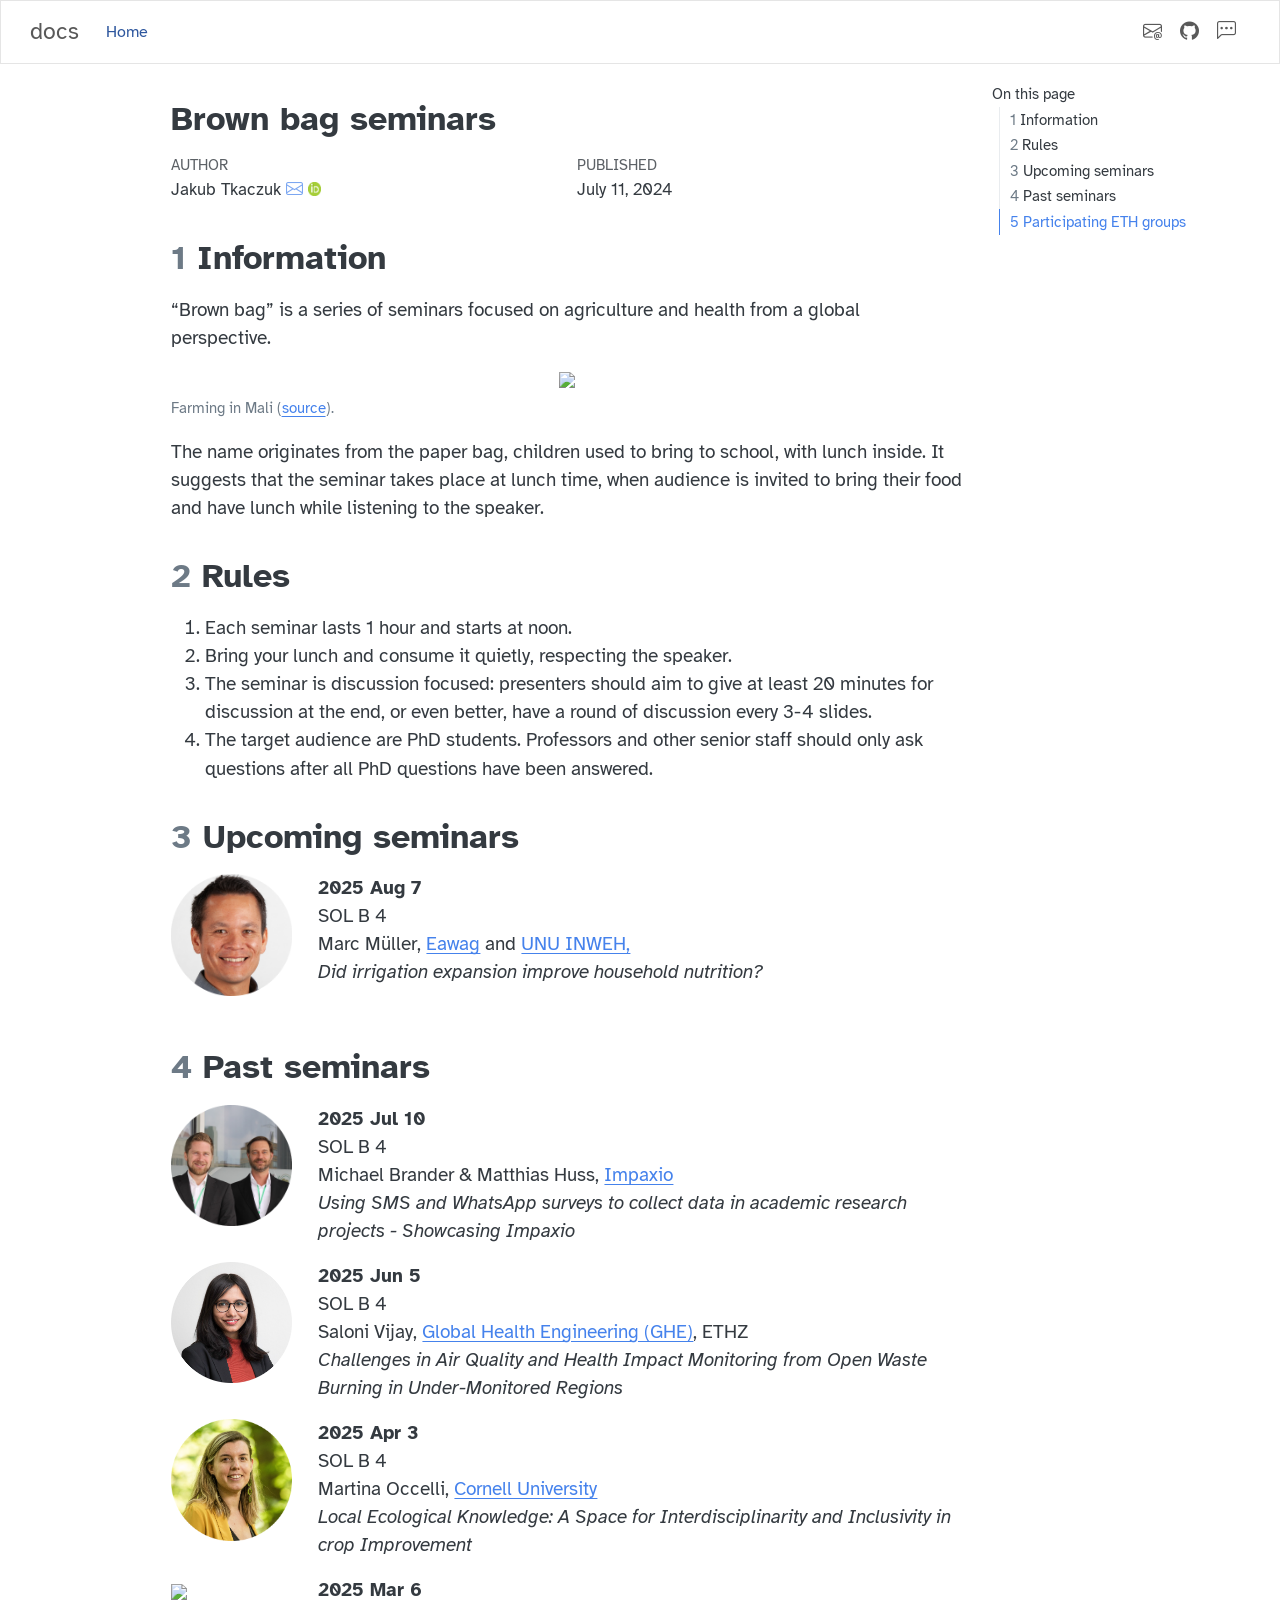
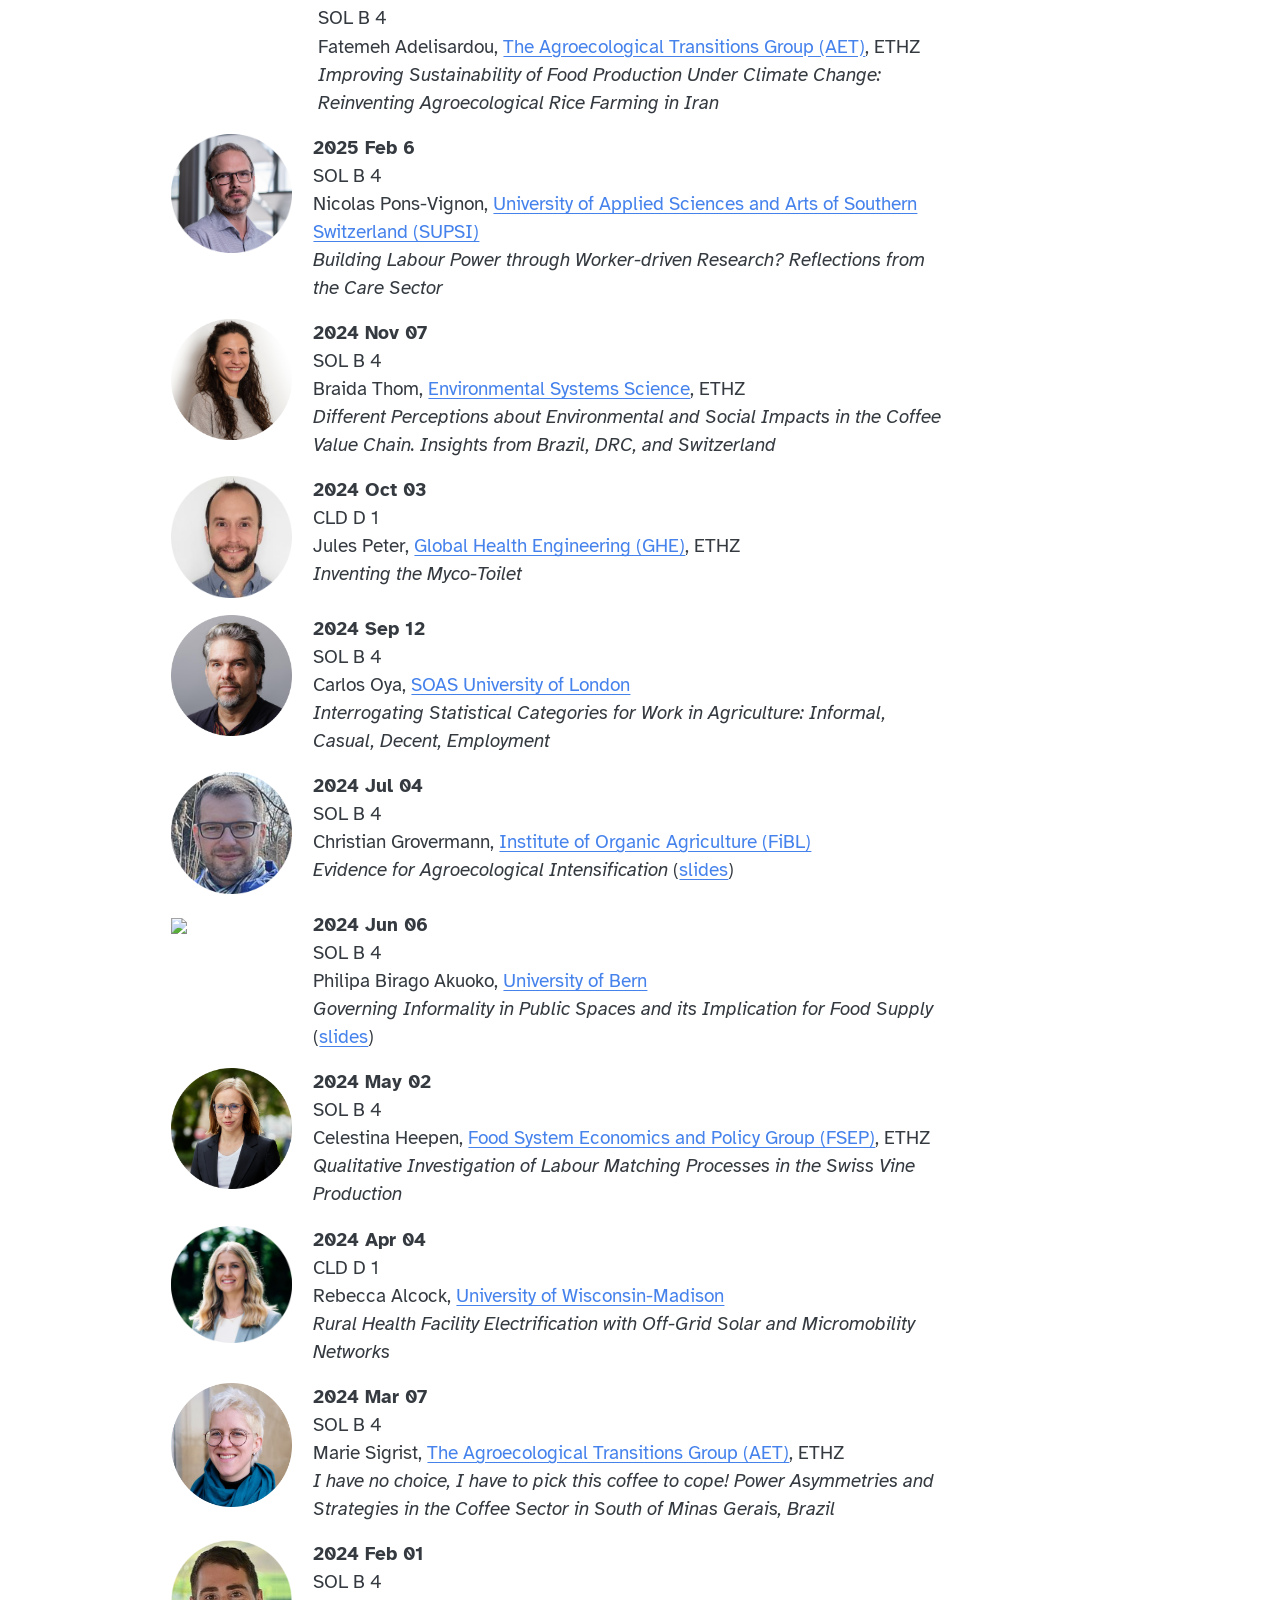
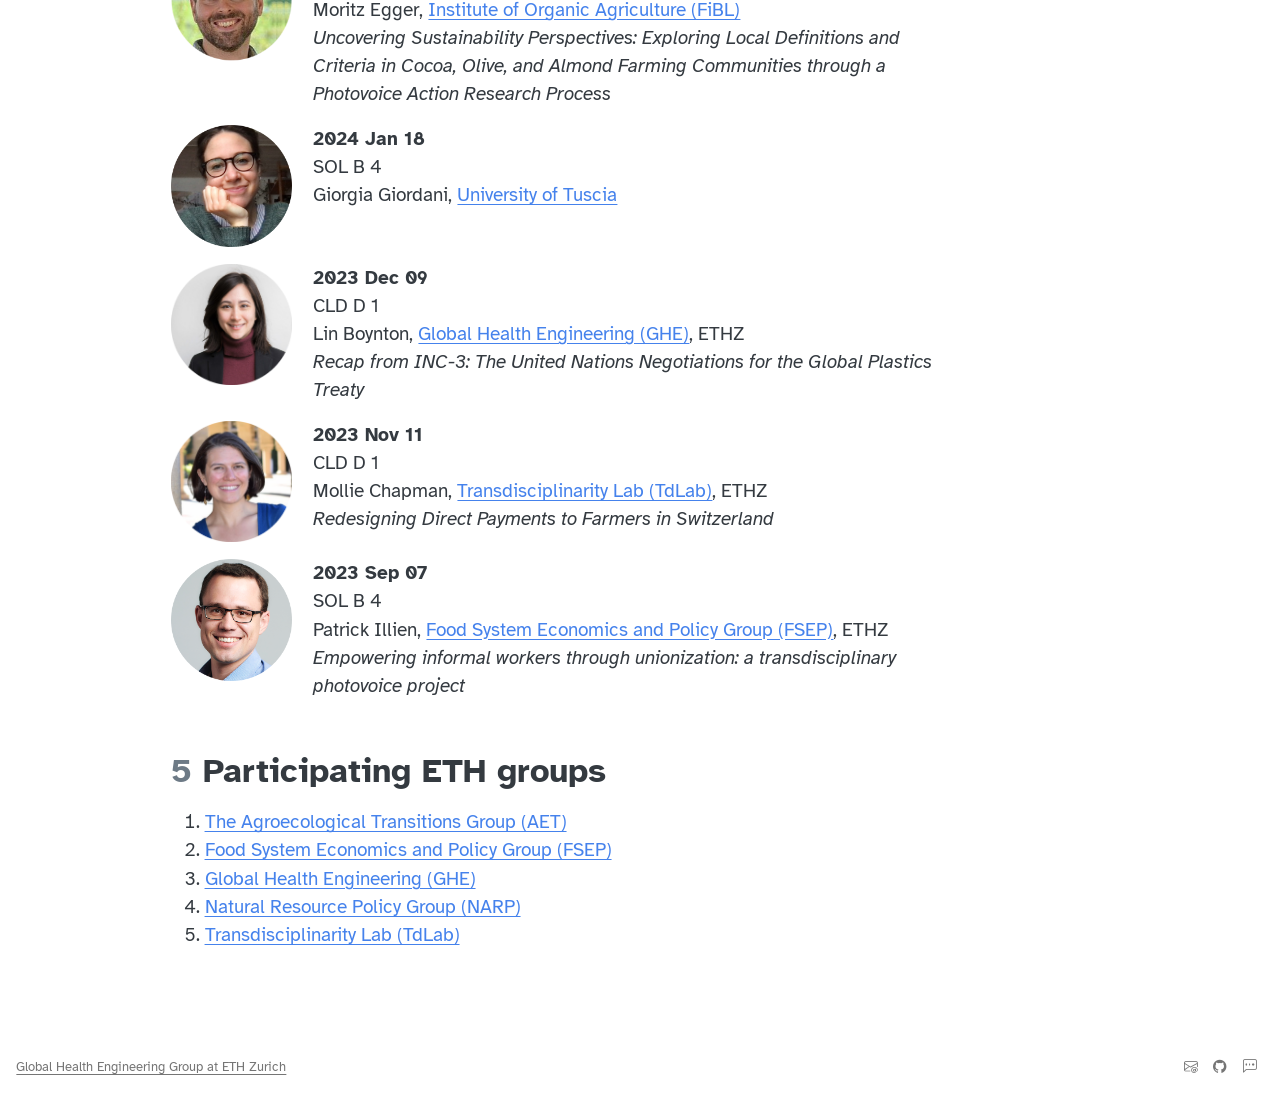
==== docs/index.html @ e9e33ec0 "undone changes" ====
<!DOCTYPE html>
<html xmlns="http://www.w3.org/1999/xhtml" lang="en" xml:lang="en"><head>

<meta charset="utf-8">
<meta name="generator" content="quarto-1.4.545">

<meta name="viewport" content="width=device-width, initial-scale=1.0, user-scalable=yes">

<meta name="author" content="Jakub Tkaczuk">
<meta name="dcterms.date" content="2024-07-11">

<title>docs - Brown bag seminars</title>
<style>
code{white-space: pre-wrap;}
span.smallcaps{font-variant: small-caps;}
div.columns{display: flex; gap: min(4vw, 1.5em);}
div.column{flex: auto; overflow-x: auto;}
div.hanging-indent{margin-left: 1.5em; text-indent: -1.5em;}
ul.task-list{list-style: none;}
ul.task-list li input[type="checkbox"] {
  width: 0.8em;
  margin: 0 0.8em 0.2em -1em; /* quarto-specific, see https://github.com/quarto-dev/quarto-cli/issues/4556 */ 
  vertical-align: middle;
}
</style>


<script src="site_libs/quarto-nav/quarto-nav.js"></script>
<script src="site_libs/quarto-nav/headroom.min.js"></script>
<script src="site_libs/clipboard/clipboard.min.js"></script>
<script src="site_libs/quarto-search/autocomplete.umd.js"></script>
<script src="site_libs/quarto-search/fuse.min.js"></script>
<script src="site_libs/quarto-search/quarto-search.js"></script>
<meta name="quarto:offset" content="./">
<script src="site_libs/quarto-html/quarto.js"></script>
<script src="site_libs/quarto-html/popper.min.js"></script>
<script src="site_libs/quarto-html/tippy.umd.min.js"></script>
<script src="site_libs/quarto-html/anchor.min.js"></script>
<link href="site_libs/quarto-html/tippy.css" rel="stylesheet">
<link href="site_libs/quarto-html/quarto-syntax-highlighting.css" rel="stylesheet" id="quarto-text-highlighting-styles">
<script src="site_libs/bootstrap/bootstrap.min.js"></script>
<link href="site_libs/bootstrap/bootstrap-icons.css" rel="stylesheet">
<link href="site_libs/bootstrap/bootstrap.min.css" rel="stylesheet" id="quarto-bootstrap" data-mode="light">
<script id="quarto-search-options" type="application/json">{
  "location": "navbar",
  "copy-button": false,
  "collapse-after": 3,
  "panel-placement": "end",
  "type": "overlay",
  "limit": 50,
  "keyboard-shortcut": [
    "f",
    "/",
    "s"
  ],
  "show-item-context": false,
  "language": {
    "search-no-results-text": "No results",
    "search-matching-documents-text": "matching documents",
    "search-copy-link-title": "Copy link to search",
    "search-hide-matches-text": "Hide additional matches",
    "search-more-match-text": "more match in this document",
    "search-more-matches-text": "more matches in this document",
    "search-clear-button-title": "Clear",
    "search-text-placeholder": "",
    "search-detached-cancel-button-title": "Cancel",
    "search-submit-button-title": "Submit",
    "search-label": "Search"
  }
}</script>
<script defer="" data-domain="global-health-engineering.github.io/brown-bag" src="https://plausible.io/js/script.js"></script>


<link rel="stylesheet" href="styles.css">
</head>

<body class="nav-fixed">

<div id="quarto-search-results"></div>
  <header id="quarto-header" class="headroom fixed-top">
    <nav class="navbar navbar-expand-lg " data-bs-theme="dark">
      <div class="navbar-container container-fluid">
      <div class="navbar-brand-container mx-auto">
    <a class="navbar-brand" href="./index.html">
    <span class="navbar-title">docs</span>
    </a>
  </div>
            <div id="quarto-search" class="" title="Search"></div>
          <button class="navbar-toggler" type="button" data-bs-toggle="collapse" data-bs-target="#navbarCollapse" aria-controls="navbarCollapse" aria-expanded="false" aria-label="Toggle navigation" onclick="if (window.quartoToggleHeadroom) { window.quartoToggleHeadroom(); }">
  <span class="navbar-toggler-icon"></span>
</button>
          <div class="collapse navbar-collapse" id="navbarCollapse">
            <ul class="navbar-nav navbar-nav-scroll me-auto">
  <li class="nav-item">
    <a class="nav-link active" href="./index.html" aria-current="page"> 
<span class="menu-text">Home</span></a>
  </li>  
</ul>
            <ul class="navbar-nav navbar-nav-scroll ms-auto">
  <li class="nav-item compact">
    <a class="nav-link" href="mailto:ghe@mavt.ethz.ch?subject=Brown Bag"> <i class="bi bi-envelope-at" role="img" aria-label="Email">
</i> 
<span class="menu-text"></span></a>
  </li>  
  <li class="nav-item compact">
    <a class="nav-link" href="https://github.com/Global-Health-Engineering/brown-bag"> <i class="bi bi-github" role="img" aria-label="GitHub">
</i> 
<span class="menu-text"></span></a>
  </li>  
  <li class="nav-item compact">
    <a class="nav-link" href="https://matrix.to/#/#ghe-open:staffchat.ethz.ch"> <i class="bi bi-chat-left-dots" role="img" aria-label="Matrix">
</i> 
<span class="menu-text"></span></a>
  </li>  
</ul>
          </div> <!-- /navcollapse -->
          <div class="quarto-navbar-tools">
</div>
      </div> <!-- /container-fluid -->
    </nav>
</header>
<!-- content -->
<div id="quarto-content" class="quarto-container page-columns page-rows-contents page-layout-article page-navbar">
<!-- sidebar -->
<!-- margin-sidebar -->
    <div id="quarto-margin-sidebar" class="sidebar margin-sidebar">
        <nav id="TOC" role="doc-toc" class="toc-active">
    <h2 id="toc-title">On this page</h2>
   
  <ul>
  <li><a href="#sec-info" id="toc-sec-info" class="nav-link active" data-scroll-target="#sec-info"><span class="header-section-number">1</span> Information</a></li>
  <li><a href="#sec-rules" id="toc-sec-rules" class="nav-link" data-scroll-target="#sec-rules"><span class="header-section-number">2</span> Rules</a></li>
  <li><a href="#sec-upcoming" id="toc-sec-upcoming" class="nav-link" data-scroll-target="#sec-upcoming"><span class="header-section-number">3</span> Upcoming seminars</a></li>
  <li><a href="#sec-past" id="toc-sec-past" class="nav-link" data-scroll-target="#sec-past"><span class="header-section-number">4</span> Past seminars</a></li>
  <li><a href="#participating-eth-groups" id="toc-participating-eth-groups" class="nav-link" data-scroll-target="#participating-eth-groups"><span class="header-section-number">5</span> Participating ETH groups</a></li>
  </ul>
</nav>
    </div>
<!-- main -->
<main class="content" id="quarto-document-content">

<header id="title-block-header" class="quarto-title-block default">
<div class="quarto-title">
<h1 class="title">Brown bag seminars</h1>
</div>



<div class="quarto-title-meta">

    <div>
    <div class="quarto-title-meta-heading">Author</div>
    <div class="quarto-title-meta-contents">
             <p>Jakub Tkaczuk <a href="mailto:jtkaczuk@ethz.ch" class="quarto-title-author-email"><i class="bi bi-envelope"></i></a> <a href="https://orcid.org/0000-0001-7997-9423" class="quarto-title-author-orcid"> <img src="[data-uri]"></a></p>
          </div>
  </div>
    
    <div>
    <div class="quarto-title-meta-heading">Published</div>
    <div class="quarto-title-meta-contents">
      <p class="date">July 11, 2024</p>
    </div>
  </div>
  
    
  </div>
  


</header>


<section id="sec-info" class="level1" data-number="1">
<h1 data-number="1"><span class="header-section-number">1</span> Information</h1>
<p>“Brown bag” is a series of seminars focused on agriculture and health from a global perspective.</p>
<div class="quarto-figure quarto-figure-center">
<figure class="figure">
<p><img src="img/farming-mali.png" class="img-fluid figure-img" style="width:100.0%"></p>
<figcaption>Farming in Mali (<a href="https://github.com/Global-Health-Engineering/brown-bag/blob/main/presentations/2024-07-04-evidence-for-agroecological-intensification.pdf">source</a>).</figcaption>
</figure>
</div>
<p>The name originates from the paper bag, children used to bring to school, with lunch inside. It suggests that the seminar takes place at lunch time, when audience is invited to bring their food and have lunch while listening to the speaker.</p>
</section>
<section id="sec-rules" class="level1" data-number="2">
<h1 data-number="2"><span class="header-section-number">2</span> Rules</h1>
<ol type="1">
<li>Each seminar lasts 1 hour and starts at noon.</li>
<li>Bring your lunch and consume it quietly, respecting the speaker.</li>
<li>The seminar is discussion focused: presenters should aim to give at least 20 minutes for discussion at the end, or even better, have a round of discussion every 3-4 slides.</li>
<li>The target audience are PhD students. Professors and other senior staff should only ask questions after all PhD questions have been answered.</li>
</ol>
</section>
<section id="sec-upcoming" class="level1" data-number="3">
<h1 data-number="3"><span class="header-section-number">3</span> Upcoming seminars</h1>

<div class="column" style="width:18%;">
<p><img src="img/mueller-marc.png" class="img-fluid" style="width:85.0%"></p>
</div>
<div class="column" style="width:80%;">
<p><strong>2025 Aug 7</strong><br>
SOL B 4<br>
Marc Müller, <a href="https://www.marcfmuller.com/">Eawag</a> and <a href="https://unu.edu/inweh/about/expert/marc-f-muller"> UNU INWEH,</a><br>
<em>Did irrigation expansion improve household nutrition?</em></p>
</div>
</section>
<section id="sec-past" class="level1" data-number="4">
<h1 data-number="4"><span class="header-section-number">4</span> Past seminars</h1>
<div class="column" style="width:18%;">
<p><img src="img/impaxio.png" class="img-fluid" style="width:85.0%"></p>
</div>
<div class="column" style="width:80%;">
<p><strong>2025 Jul 10</strong><br>
SOL B 4<br>
Michael Brander &amp; Matthias Huss, <a href="https://www.impaxio.com/">Impaxio</a><br>
<em>Using SMS and WhatsApp surveys to collect data in academic research projects - Showcasing Impaxio</em></p>
</div>
<div class="column" style="width:18%;">
<p><img src="img/vijay-saloni.png" class="img-fluid" style="width:85.0%"></p>
</div>
<div class="column" style="width:80%;">
<p><strong>2025 Jun 5</strong><br>
SOL B 4<br>
Saloni Vijay, <a href="https://ghe.ethz.ch/">Global Health Engineering (GHE)</a>, ETHZ<br>
<em>Challenges in Air Quality and Health Impact Monitoring from Open Waste Burning in Under-Monitored Regions</em></p>
</div>
<div class="column" style="width:18%;">
<p><img src="img/occell-martina.png" class="img-fluid" style="width:85.0%"></p>
</div>
<div class="column" style="width:80%;">
<p><strong>2025 Apr 3</strong><br>
SOL B 4<br>
Martina Occelli, <a href="https://cals.cornell.edu/">Cornell University</a><br>
<em>Local Ecological Knowledge: A Space for Interdisciplinarity and Inclusivity in crop Improvement</em></p>
</div>
<div class="column" style="width:18%;">
<p><img src="img/adeli-fatemeh.png" class="img-fluid" style="width:85.0%"></p>
</div>
<div class="column" style="width:80%;">
<p><strong>2025 Mar 6</strong><br>
SOL B 4<br>
Fatemeh Adelisardou, <a href="https://agroecological-transitions.ethz.ch/">The Agroecological Transitions Group (AET)</a>, ETHZ<br>
<em>Improving Sustainability of Food Production Under Climate Change: Reinventing Agroecological Rice Farming in Iran</em></p>
</div>
<div class="columns">
<div class="column" style="width:18%;">
<p><img src="img/pons-vignon-nicolas.png" class="img-fluid" style="width:85.0%"></p>
</div><div class="column" style="width:80%;">
<p><strong>2025 Feb 6</strong><br>
SOL B 4<br>
Nicolas Pons-Vignon, <a href="https://www.supsi.ch/">University of Applied Sciences and Arts of Southern Switzerland (SUPSI)</a><br>
<em>Building Labour Power through Worker-driven Research? Reflections from the Care Sector</em></p>
</div>
</div>
<div class="columns">
<div class="column" style="width:18%;">
<p><img src="img/thom-braida.png" class="img-fluid" style="width:85.0%"></p>
</div><div class="column" style="width:80%;">
<p><strong>2024 Nov 07</strong><br>
SOL B 4<br>
Braida Thom, <a href="https://usys.ethz.ch/en/">Environmental Systems Science</a>, ETHZ<br>
<em>Different Perceptions about Environmental and Social Impacts in the Coffee Value Chain. Insights from Brazil, DRC, and Switzerland</em></p>
</div>
</div>
<div class="columns">
<div class="column" style="width:18%;">
<p><img src="img/peter-jules.png" class="img-fluid" style="width:85.0%"></p>
</div><div class="column" style="width:80%;">
<p><strong>2024 Oct 03</strong><br>
CLD D 1<br>
Jules Peter, <a href="https://ghe.ethz.ch/">Global Health Engineering (GHE)</a>, ETHZ<br>
<em>Inventing the Myco-Toilet</em></p>
</div>
</div>
<div class="columns">
<div class="column" style="width:18%;">
<p><img src="img/oya-carlos.png" class="img-fluid" style="width:85.0%"></p>
</div><div class="column" style="width:80%;">
<p><strong>2024 Sep 12</strong><br>
SOL B 4<br>
Carlos Oya, <a href="https://www.soas.ac.uk/">SOAS University of London</a><br>
<em>Interrogating Statistical Categories for Work in Agriculture: Informal, Casual, Decent, Employment</em></p>
</div>
</div>
<div class="columns">
<div class="column" style="width:18%;">
<p><img src="img/grovermann-christian.png" class="img-fluid" style="width:85.0%"></p>
</div><div class="column" style="width:80%;">
<p><strong>2024 Jul 04</strong><br>
SOL B 4<br>
Christian Grovermann, <a href="https://www.fibl.org/en/">Institute of Organic Agriculture (FiBL)</a><br>
<em>Evidence for Agroecological Intensification</em> (<a href="https://github.com/Global-Health-Engineering/brown-bag/blob/main/presentations/2024-07-04-evidence-for-agroecological-intensification.pdf">slides</a>)</p>
</div>
</div>
<div class="columns">
<div class="column" style="width:18%;">
<p><img src="img/philipa-akuoko-birago.png" class="img-fluid" style="width:85.0%"></p>
</div><div class="column" style="width:80%;">
<p><strong>2024 Jun 06</strong><br>
SOL B 4<br>
Philipa Birago Akuoko, <a href="https://www.geography.unibe.ch/about_us/the_institute/index_eng.html">University of Bern</a><br>
<em>Governing Informality in Public Spaces and its Implication for Food Supply</em> (<a href="https://github.com/Global-Health-Engineering/brown-bag/blob/main/presentations/2024-06-06-informality-public-space-and-food-supply.pdf">slides</a>)</p>
</div>
</div>
<div class="columns">
<div class="column" style="width:18%;">
<p><img src="img/heepen-celestina.png" class="img-fluid" style="width:85.0%"></p>
</div><div class="column" style="width:80%;">
<p><strong>2024 May 02</strong><br>
SOL B 4<br>
Celestina Heepen, <a href="https://fsep.ethz.ch/">Food System Economics and Policy Group (FSEP)</a>, ETHZ<br>
<em>Qualitative Investigation of Labour Matching Processes in the Swiss Vine Production</em></p>
</div>
</div>
<div class="columns">
<div class="column" style="width:18%;">
<p><img src="img/alcock-rebecca.png" class="img-fluid" style="width:85.0%"></p>
</div><div class="column" style="width:80%;">
<p><strong>2024 Apr 04</strong><br>
CLD D 1<br>
Rebecca Alcock, <a href="https://ghi.wisc.edu/">University of Wisconsin-Madison</a><br>
<em>Rural Health Facility Electrification with Off-Grid Solar and Micromobility Networks</em></p>
</div>
</div>
<div class="columns">
<div class="column" style="width:18%;">
<p><img src="img/sigrist-marie.png" class="img-fluid" style="width:85.0%"></p>
</div><div class="column" style="width:80%;">
<p><strong>2024 Mar 07</strong><br>
SOL B 4<br>
Marie Sigrist, <a href="https://agroecological-transitions.ethz.ch/">The Agroecological Transitions Group (AET)</a>, ETHZ<br>
<em>I have no choice, I have to pick this coffee to cope! Power Asymmetries and Strategies in the Coffee Sector in South of Minas Gerais, Brazil</em></p>
</div>
</div>
<div class="columns">
<div class="column" style="width:18%;">
<p><img src="img/egger-moritz.png" class="img-fluid" style="width:85.0%"></p>
</div><div class="column" style="width:80%;">
<p><strong>2024 Feb 01</strong><br>
SOL B 4<br>
Moritz Egger, <a href="https://www.fibl.org/en/">Institute of Organic Agriculture (FiBL)</a><br>
<em>Uncovering Sustainability Perspectives: Exploring Local Definitions and Criteria in Cocoa, Olive, and Almond Farming Communities through a Photovoice Action Research Process</em></p>
</div>
</div>
<div class="columns">
<div class="column" style="width:18%;">
<p><img src="img/giordani-giorgia.png" class="img-fluid" style="width:85.0%"></p>
</div><div class="column" style="width:80%;">
<p><strong>2024 Jan 18</strong><br>
SOL B 4<br>
Giorgia Giordani, <a href="https://www.unitus.it/en/">University of Tuscia</a></p>
</div>
</div>
<div class="columns">
<div class="column" style="width:18%;">
<p><img src="img/boynton-lin.png" class="img-fluid" style="width:85.0%"></p>
</div><div class="column" style="width:80%;">
<p><strong>2023 Dec 09</strong><br>
CLD D 1<br>
Lin Boynton, <a href="https://ghe.ethz.ch/">Global Health Engineering (GHE)</a>, ETHZ<br>
<em>Recap from INC-3: The United Nations Negotiations for the Global Plastics Treaty</em></p>
</div>
</div>
<div class="columns">
<div class="column" style="width:18%;">
<p><img src="img/chapman-mollie.png" class="img-fluid" style="width:85.0%"></p>
</div><div class="column" style="width:80%;">
<p><strong>2023 Nov 11</strong><br>
CLD D 1<br>
Mollie Chapman, <a href="https://tdlab.usys.ethz.ch/">Transdisciplinarity Lab (TdLab)</a>, ETHZ<br>
<em>Redesigning Direct Payments to Farmers in Switzerland</em></p>
</div>
</div>
<div class="columns">
<div class="column" style="width:18%;">
<p><img src="img/illien-patrick.png" class="img-fluid" style="width:85.0%"></p>
</div><div class="column" style="width:80%;">
<p><strong>2023 Sep 07</strong><br>
SOL B 4<br>
Patrick Illien, <a href="https://fsep.ethz.ch/">Food System Economics and Policy Group (FSEP)</a>, ETHZ<br>
<em>Empowering informal workers through unionization: a transdisciplinary photovoice project</em></p>
</div>
</div>
</section>
<section id="participating-eth-groups" class="level1" data-number="5">
<h1 data-number="5"><span class="header-section-number">5</span> Participating ETH groups</h1>
<ol type="1">
<li><a href="https://agroecological-transitions.ethz.ch/">The Agroecological Transitions Group (AET)</a></li>
<li><a href="https://fsep.ethz.ch/">Food System Economics and Policy Group (FSEP)</a></li>
<li><a href="https://ghe.ethz.ch/">Global Health Engineering (GHE)</a></li>
<li><a href="https://narp.ethz.ch/en/">Natural Resource Policy Group (NARP)</a></li>
<li><a href="https://tdlab.usys.ethz.ch/">Transdisciplinarity Lab (TdLab)</a></li>
</ol>


</section>

</main> <!-- /main -->
<script id="quarto-html-after-body" type="application/javascript">
window.document.addEventListener("DOMContentLoaded", function (event) {
  const toggleBodyColorMode = (bsSheetEl) => {
    const mode = bsSheetEl.getAttribute("data-mode");
    const bodyEl = window.document.querySelector("body");
    if (mode === "dark") {
      bodyEl.classList.add("quarto-dark");
      bodyEl.classList.remove("quarto-light");
    } else {
      bodyEl.classList.add("quarto-light");
      bodyEl.classList.remove("quarto-dark");
    }
  }
  const toggleBodyColorPrimary = () => {
    const bsSheetEl = window.document.querySelector("link#quarto-bootstrap");
    if (bsSheetEl) {
      toggleBodyColorMode(bsSheetEl);
    }
  }
  toggleBodyColorPrimary();  
  const icon = "";
  const anchorJS = new window.AnchorJS();
  anchorJS.options = {
    placement: 'right',
    icon: icon
  };
  anchorJS.add('.anchored');
  const isCodeAnnotation = (el) => {
    for (const clz of el.classList) {
      if (clz.startsWith('code-annotation-')) {                     
        return true;
      }
    }
    return false;
  }
  const clipboard = new window.ClipboardJS('.code-copy-button', {
    text: function(trigger) {
      const codeEl = trigger.previousElementSibling.cloneNode(true);
      for (const childEl of codeEl.children) {
        if (isCodeAnnotation(childEl)) {
          childEl.remove();
        }
      }
      return codeEl.innerText;
    }
  });
  clipboard.on('success', function(e) {
    // button target
    const button = e.trigger;
    // don't keep focus
    button.blur();
    // flash "checked"
    button.classList.add('code-copy-button-checked');
    var currentTitle = button.getAttribute("title");
    button.setAttribute("title", "Copied!");
    let tooltip;
    if (window.bootstrap) {
      button.setAttribute("data-bs-toggle", "tooltip");
      button.setAttribute("data-bs-placement", "left");
      button.setAttribute("data-bs-title", "Copied!");
      tooltip = new bootstrap.Tooltip(button, 
        { trigger: "manual", 
          customClass: "code-copy-button-tooltip",
          offset: [0, -8]});
      tooltip.show();    
    }
    setTimeout(function() {
      if (tooltip) {
        tooltip.hide();
        button.removeAttribute("data-bs-title");
        button.removeAttribute("data-bs-toggle");
        button.removeAttribute("data-bs-placement");
      }
      button.setAttribute("title", currentTitle);
      button.classList.remove('code-copy-button-checked');
    }, 1000);
    // clear code selection
    e.clearSelection();
  });
  function tippyHover(el, contentFn, onTriggerFn, onUntriggerFn) {
    const config = {
      allowHTML: true,
      maxWidth: 500,
      delay: 100,
      arrow: false,
      appendTo: function(el) {
          return el.parentElement;
      },
      interactive: true,
      interactiveBorder: 10,
      theme: 'quarto',
      placement: 'bottom-start',
    };
    if (contentFn) {
      config.content = contentFn;
    }
    if (onTriggerFn) {
      config.onTrigger = onTriggerFn;
    }
    if (onUntriggerFn) {
      config.onUntrigger = onUntriggerFn;
    }
    window.tippy(el, config); 
  }
  const noterefs = window.document.querySelectorAll('a[role="doc-noteref"]');
  for (var i=0; i<noterefs.length; i++) {
    const ref = noterefs[i];
    tippyHover(ref, function() {
      // use id or data attribute instead here
      let href = ref.getAttribute('data-footnote-href') || ref.getAttribute('href');
      try { href = new URL(href).hash; } catch {}
      const id = href.replace(/^#\/?/, "");
      const note = window.document.getElementById(id);
      return note.innerHTML;
    });
  }
  const xrefs = window.document.querySelectorAll('a.quarto-xref');
  const processXRef = (id, note) => {
    // Strip column container classes
    const stripColumnClz = (el) => {
      el.classList.remove("page-full", "page-columns");
      if (el.children) {
        for (const child of el.children) {
          stripColumnClz(child);
        }
      }
    }
    stripColumnClz(note)
    if (id === null || id.startsWith('sec-')) {
      // Special case sections, only their first couple elements
      const container = document.createElement("div");
      if (note.children && note.children.length > 2) {
        container.appendChild(note.children[0].cloneNode(true));
        for (let i = 1; i < note.children.length; i++) {
          const child = note.children[i];
          if (child.tagName === "P" && child.innerText === "") {
            continue;
          } else {
            container.appendChild(child.cloneNode(true));
            break;
          }
        }
        if (window.Quarto?.typesetMath) {
          window.Quarto.typesetMath(container);
        }
        return container.innerHTML
      } else {
        if (window.Quarto?.typesetMath) {
          window.Quarto.typesetMath(note);
        }
        return note.innerHTML;
      }
    } else {
      // Remove any anchor links if they are present
      const anchorLink = note.querySelector('a.anchorjs-link');
      if (anchorLink) {
        anchorLink.remove();
      }
      if (window.Quarto?.typesetMath) {
        window.Quarto.typesetMath(note);
      }
      // TODO in 1.5, we should make sure this works without a callout special case
      if (note.classList.contains("callout")) {
        return note.outerHTML;
      } else {
        return note.innerHTML;
      }
    }
  }
  for (var i=0; i<xrefs.length; i++) {
    const xref = xrefs[i];
    tippyHover(xref, undefined, function(instance) {
      instance.disable();
      let url = xref.getAttribute('href');
      let hash = undefined; 
      if (url.startsWith('#')) {
        hash = url;
      } else {
        try { hash = new URL(url).hash; } catch {}
      }
      if (hash) {
        const id = hash.replace(/^#\/?/, "");
        const note = window.document.getElementById(id);
        if (note !== null) {
          try {
            const html = processXRef(id, note.cloneNode(true));
            instance.setContent(html);
          } finally {
            instance.enable();
            instance.show();
          }
        } else {
          // See if we can fetch this
          fetch(url.split('#')[0])
          .then(res => res.text())
          .then(html => {
            const parser = new DOMParser();
            const htmlDoc = parser.parseFromString(html, "text/html");
            const note = htmlDoc.getElementById(id);
            if (note !== null) {
              const html = processXRef(id, note);
              instance.setContent(html);
            } 
          }).finally(() => {
            instance.enable();
            instance.show();
          });
        }
      } else {
        // See if we can fetch a full url (with no hash to target)
        // This is a special case and we should probably do some content thinning / targeting
        fetch(url)
        .then(res => res.text())
        .then(html => {
          const parser = new DOMParser();
          const htmlDoc = parser.parseFromString(html, "text/html");
          const note = htmlDoc.querySelector('main.content');
          if (note !== null) {
            // This should only happen for chapter cross references
            // (since there is no id in the URL)
            // remove the first header
            if (note.children.length > 0 && note.children[0].tagName === "HEADER") {
              note.children[0].remove();
            }
            const html = processXRef(null, note);
            instance.setContent(html);
          } 
        }).finally(() => {
          instance.enable();
          instance.show();
        });
      }
    }, function(instance) {
    });
  }
      let selectedAnnoteEl;
      const selectorForAnnotation = ( cell, annotation) => {
        let cellAttr = 'data-code-cell="' + cell + '"';
        let lineAttr = 'data-code-annotation="' +  annotation + '"';
        const selector = 'span[' + cellAttr + '][' + lineAttr + ']';
        return selector;
      }
      const selectCodeLines = (annoteEl) => {
        const doc = window.document;
        const targetCell = annoteEl.getAttribute("data-target-cell");
        const targetAnnotation = annoteEl.getAttribute("data-target-annotation");
        const annoteSpan = window.document.querySelector(selectorForAnnotation(targetCell, targetAnnotation));
        const lines = annoteSpan.getAttribute("data-code-lines").split(",");
        const lineIds = lines.map((line) => {
          return targetCell + "-" + line;
        })
        let top = null;
        let height = null;
        let parent = null;
        if (lineIds.length > 0) {
            //compute the position of the single el (top and bottom and make a div)
            const el = window.document.getElementById(lineIds[0]);
            top = el.offsetTop;
            height = el.offsetHeight;
            parent = el.parentElement.parentElement;
          if (lineIds.length > 1) {
            const lastEl = window.document.getElementById(lineIds[lineIds.length - 1]);
            const bottom = lastEl.offsetTop + lastEl.offsetHeight;
            height = bottom - top;
          }
          if (top !== null && height !== null && parent !== null) {
            // cook up a div (if necessary) and position it 
            let div = window.document.getElementById("code-annotation-line-highlight");
            if (div === null) {
              div = window.document.createElement("div");
              div.setAttribute("id", "code-annotation-line-highlight");
              div.style.position = 'absolute';
              parent.appendChild(div);
            }
            div.style.top = top - 2 + "px";
            div.style.height = height + 4 + "px";
            div.style.left = 0;
            let gutterDiv = window.document.getElementById("code-annotation-line-highlight-gutter");
            if (gutterDiv === null) {
              gutterDiv = window.document.createElement("div");
              gutterDiv.setAttribute("id", "code-annotation-line-highlight-gutter");
              gutterDiv.style.position = 'absolute';
              const codeCell = window.document.getElementById(targetCell);
              const gutter = codeCell.querySelector('.code-annotation-gutter');
              gutter.appendChild(gutterDiv);
            }
            gutterDiv.style.top = top - 2 + "px";
            gutterDiv.style.height = height + 4 + "px";
          }
          selectedAnnoteEl = annoteEl;
        }
      };
      const unselectCodeLines = () => {
        const elementsIds = ["code-annotation-line-highlight", "code-annotation-line-highlight-gutter"];
        elementsIds.forEach((elId) => {
          const div = window.document.getElementById(elId);
          if (div) {
            div.remove();
          }
        });
        selectedAnnoteEl = undefined;
      };
        // Handle positioning of the toggle
    window.addEventListener(
      "resize",
      throttle(() => {
        elRect = undefined;
        if (selectedAnnoteEl) {
          selectCodeLines(selectedAnnoteEl);
        }
      }, 10)
    );
    function throttle(fn, ms) {
    let throttle = false;
    let timer;
      return (...args) => {
        if(!throttle) { // first call gets through
            fn.apply(this, args);
            throttle = true;
        } else { // all the others get throttled
            if(timer) clearTimeout(timer); // cancel #2
            timer = setTimeout(() => {
              fn.apply(this, args);
              timer = throttle = false;
            }, ms);
        }
      };
    }
      // Attach click handler to the DT
      const annoteDls = window.document.querySelectorAll('dt[data-target-cell]');
      for (const annoteDlNode of annoteDls) {
        annoteDlNode.addEventListener('click', (event) => {
          const clickedEl = event.target;
          if (clickedEl !== selectedAnnoteEl) {
            unselectCodeLines();
            const activeEl = window.document.querySelector('dt[data-target-cell].code-annotation-active');
            if (activeEl) {
              activeEl.classList.remove('code-annotation-active');
            }
            selectCodeLines(clickedEl);
            clickedEl.classList.add('code-annotation-active');
          } else {
            // Unselect the line
            unselectCodeLines();
            clickedEl.classList.remove('code-annotation-active');
          }
        });
      }
  const findCites = (el) => {
    const parentEl = el.parentElement;
    if (parentEl) {
      const cites = parentEl.dataset.cites;
      if (cites) {
        return {
          el,
          cites: cites.split(' ')
        };
      } else {
        return findCites(el.parentElement)
      }
    } else {
      return undefined;
    }
  };
  var bibliorefs = window.document.querySelectorAll('a[role="doc-biblioref"]');
  for (var i=0; i<bibliorefs.length; i++) {
    const ref = bibliorefs[i];
    const citeInfo = findCites(ref);
    if (citeInfo) {
      tippyHover(citeInfo.el, function() {
        var popup = window.document.createElement('div');
        citeInfo.cites.forEach(function(cite) {
          var citeDiv = window.document.createElement('div');
          citeDiv.classList.add('hanging-indent');
          citeDiv.classList.add('csl-entry');
          var biblioDiv = window.document.getElementById('ref-' + cite);
          if (biblioDiv) {
            citeDiv.innerHTML = biblioDiv.innerHTML;
          }
          popup.appendChild(citeDiv);
        });
        return popup.innerHTML;
      });
    }
  }
});
</script>
</div> <!-- /content -->
<footer class="footer">
  <div class="nav-footer">
    <div class="nav-footer-left">
<p><a href="https://ghe.ethz.ch">Global Health Engineering Group at ETH Zurich</a></p>
</div>   
    <div class="nav-footer-center">
      &nbsp;
    </div>
    <div class="nav-footer-right">
      <ul class="footer-items list-unstyled">
    <li class="nav-item compact">
    <a class="nav-link" href="mailto:ghe@mavt.ethz.ch?subject=Brown Bag">
      <i class="bi bi-envelope-at" role="img" aria-label="Email">
</i> 
    </a>
  </li>  
    <li class="nav-item compact">
    <a class="nav-link" href="https://github.com/Global-Health-Engineering/brown-bag">
      <i class="bi bi-github" role="img" aria-label="GitHub">
</i> 
    </a>
  </li>  
    <li class="nav-item compact">
    <a class="nav-link" href="https://matrix.to/#/#ghe-open:staffchat.ethz.ch">
      <i class="bi bi-chat-left-dots" role="img" aria-label="Matrix">
</i> 
    </a>
  </li>  
</ul>
    </div>
  </div>
</footer>




</body></html>
---- docs/site_libs/quarto-html/tippy.css ----
.tippy-box[data-animation=fade][data-state=hidden]{opacity:0}[data-tippy-root]{max-width:calc(100vw - 10px)}.tippy-box{position:relative;background-color:#333;color:#fff;border-radius:4px;font-size:14px;line-height:1.4;white-space:normal;outline:0;transition-property:transform,visibility,opacity}.tippy-box[data-placement^=top]>.tippy-arrow{bottom:0}.tippy-box[data-placement^=top]>.tippy-arrow:before{bottom:-7px;left:0;border-width:8px 8px 0;border-top-color:initial;transform-origin:center top}.tippy-box[data-placement^=bottom]>.tippy-arrow{top:0}.tippy-box[data-placement^=bottom]>.tippy-arrow:before{top:-7px;left:0;border-width:0 8px 8px;border-bottom-color:initial;transform-origin:center bottom}.tippy-box[data-placement^=left]>.tippy-arrow{right:0}.tippy-box[data-placement^=left]>.tippy-arrow:before{border-width:8px 0 8px 8px;border-left-color:initial;right:-7px;transform-origin:center left}.tippy-box[data-placement^=right]>.tippy-arrow{left:0}.tippy-box[data-placement^=right]>.tippy-arrow:before{left:-7px;border-width:8px 8px 8px 0;border-right-color:initial;transform-origin:center right}.tippy-box[data-inertia][data-state=visible]{transition-timing-function:cubic-bezier(.54,1.5,.38,1.11)}.tippy-arrow{width:16px;height:16px;color:#333}.tippy-arrow:before{content:"";position:absolute;border-color:transparent;border-style:solid}.tippy-content{position:relative;padding:5px 9px;z-index:1}
---- docs/site_libs/quarto-html/quarto-syntax-highlighting.css ----
/* quarto syntax highlight colors */
:root {
  --quarto-hl-ot-color: #ffa07a;
  --quarto-hl-at-color: #ffd700;
  --quarto-hl-ss-color: #abe338;
  --quarto-hl-an-color: #d4d0ab;
  --quarto-hl-fu-color: #ffd700;
  --quarto-hl-st-color: #abe338;
  --quarto-hl-cf-color: #ffa07a;
  --quarto-hl-op-color: #00e0e0;
  --quarto-hl-er-color: #dcc6e0;
  --quarto-hl-bn-color: #dcc6e0;
  --quarto-hl-al-color: #dcc6e0;
  --quarto-hl-va-color: #f5ab35;
  --quarto-hl-bu-color: #f5ab35;
  --quarto-hl-ex-color: #ffd700;
  --quarto-hl-pp-color: #dcc6e0;
  --quarto-hl-in-color: #d4d0ab;
  --quarto-hl-vs-color: #abe338;
  --quarto-hl-wa-color: #d4d0ab;
  --quarto-hl-do-color: #d4d0ab;
  --quarto-hl-im-color: #f8f8f2;
  --quarto-hl-ch-color: #abe338;
  --quarto-hl-dt-color: #dcc6e0;
  --quarto-hl-fl-color: #f5ab35;
  --quarto-hl-co-color: #d4d0ab;
  --quarto-hl-cv-color: #d4d0ab;
  --quarto-hl-cn-color: #ffa07a;
  --quarto-hl-sc-color: #00e0e0;
  --quarto-hl-dv-color: #dcc6e0;
  --quarto-hl-kw-color: #ffa07a;
}

/* other quarto variables */
:root {
  --quarto-font-monospace: SFMono-Regular, Menlo, Monaco, Consolas, "Liberation Mono", "Courier New", monospace;
}

pre > code.sourceCode > span {
  color: #f8f8f2;
}

code span {
  color: #f8f8f2;
}

code.sourceCode > span {
  color: #f8f8f2;
}

div.sourceCode,
div.sourceCode pre.sourceCode {
  color: #f8f8f2;
}

code span.ot {
  color: #ffa07a;
  font-style: inherit;
}

code span.at {
  color: #ffd700;
  font-style: inherit;
}

code span.ss {
  color: #abe338;
  font-style: inherit;
}

code span.an {
  color: #d4d0ab;
  font-style: inherit;
}

code span.fu {
  color: #ffd700;
  font-style: inherit;
}

code span.st {
  color: #abe338;
  font-style: inherit;
}

code span.cf {
  color: #ffa07a;
  font-style: inherit;
}

code span.op {
  color: #00e0e0;
  font-style: inherit;
}

code span.er {
  color: #dcc6e0;
  font-style: inherit;
}

code span.bn {
  color: #dcc6e0;
  font-style: inherit;
}

code span.al {
  color: #dcc6e0;
  font-style: inherit;
}

code span.va {
  color: #f5ab35;
  font-style: inherit;
}

code span.bu {
  color: #f5ab35;
  font-style: inherit;
}

code span.ex {
  color: #ffd700;
  font-style: inherit;
}

code span.pp {
  color: #dcc6e0;
  font-style: inherit;
}

code span.in {
  color: #d4d0ab;
  font-style: inherit;
}

code span.vs {
  color: #abe338;
  font-style: inherit;
}

code span.wa {
  color: #d4d0ab;
  font-style: italic;
}

code span.do {
  color: #d4d0ab;
  font-style: italic;
}

code span.im {
  color: #f8f8f2;
  font-style: inherit;
}

code span.ch {
  color: #abe338;
  font-style: inherit;
}

code span.dt {
  color: #dcc6e0;
  font-style: inherit;
}

code span.fl {
  color: #f5ab35;
  font-style: inherit;
}

code span.co {
  color: #d4d0ab;
  font-style: inherit;
}

code span.cv {
  color: #d4d0ab;
  font-style: italic;
}

code span.cn {
  color: #ffa07a;
  font-style: inherit;
}

code span.sc {
  color: #00e0e0;
  font-style: inherit;
}

code span.dv {
  color: #dcc6e0;
  font-style: inherit;
}

code span.kw {
  color: #ffa07a;
  font-style: inherit;
}

.prevent-inlining {
  content: "</";
}

/*# sourceMappingURL=debc5d5d77c3f9108843748ff7464032.css.map */
---- docs/styles.css ----
/* css styles */
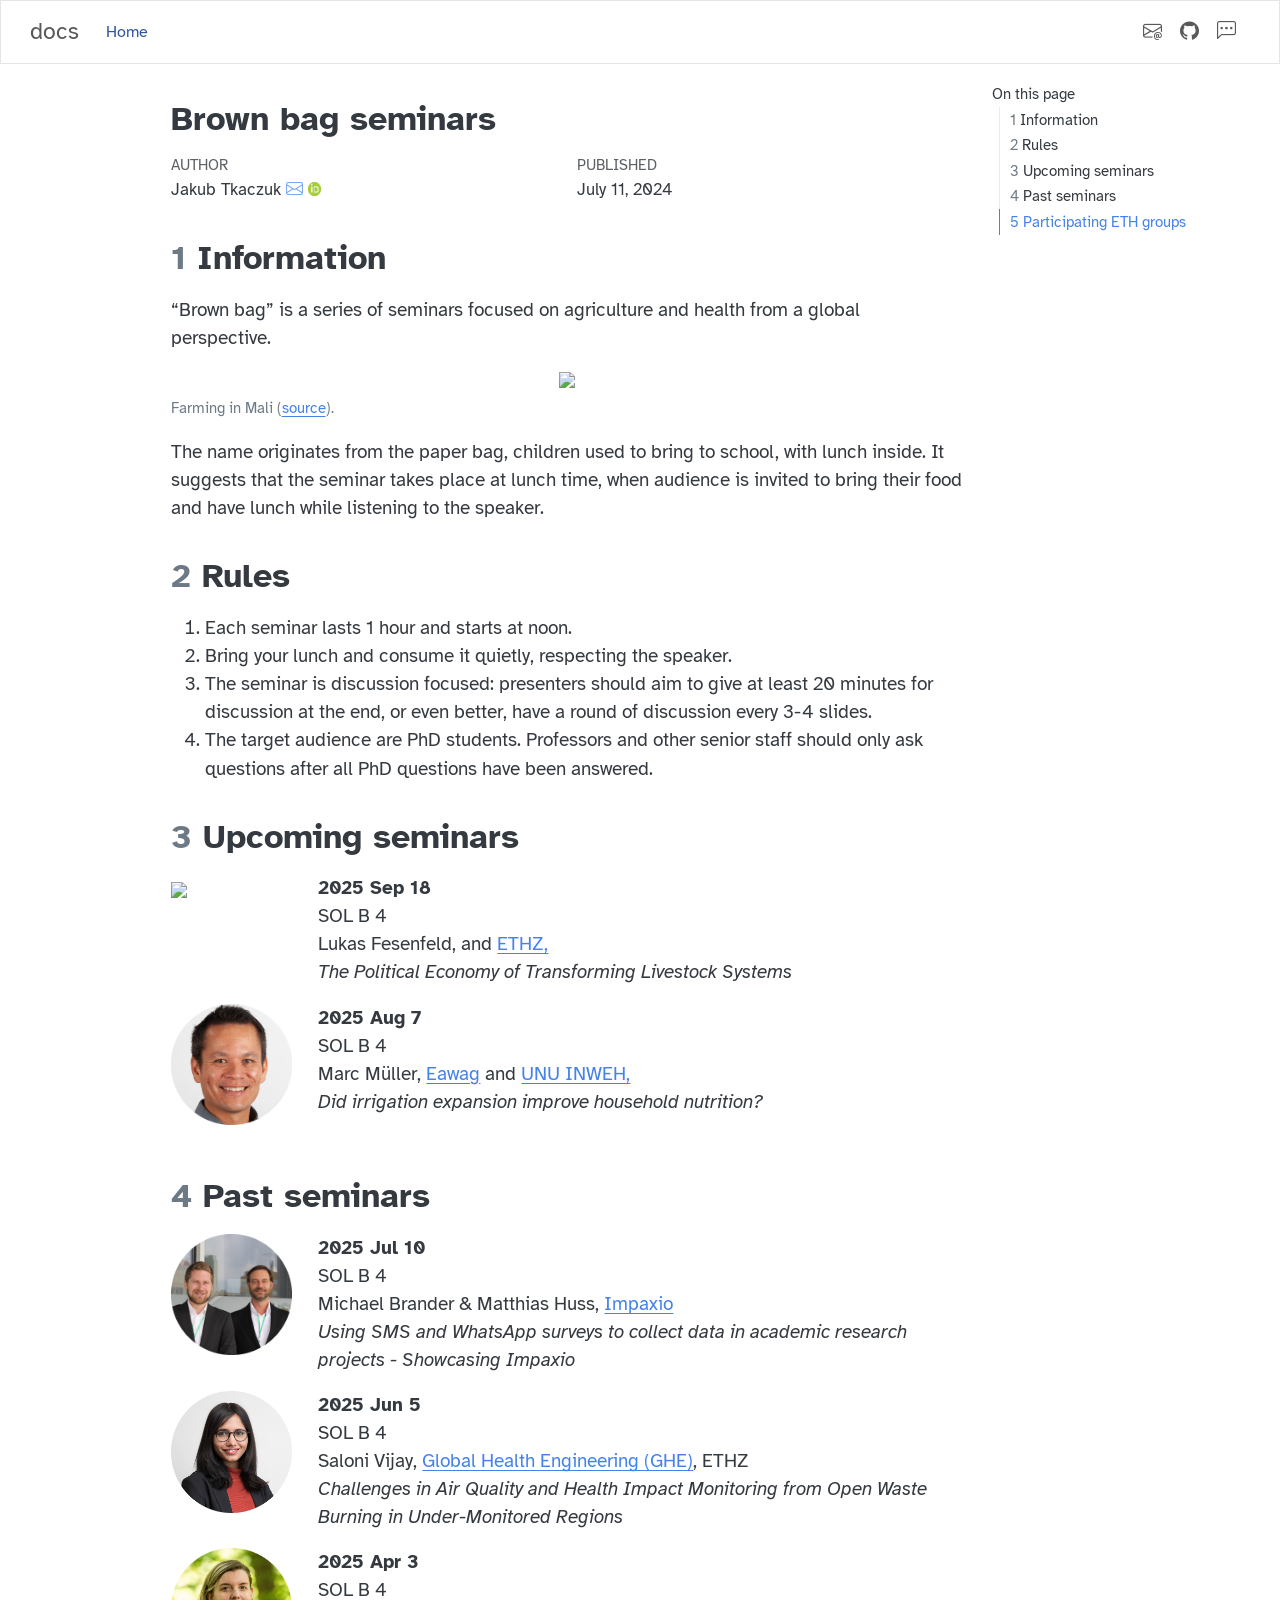
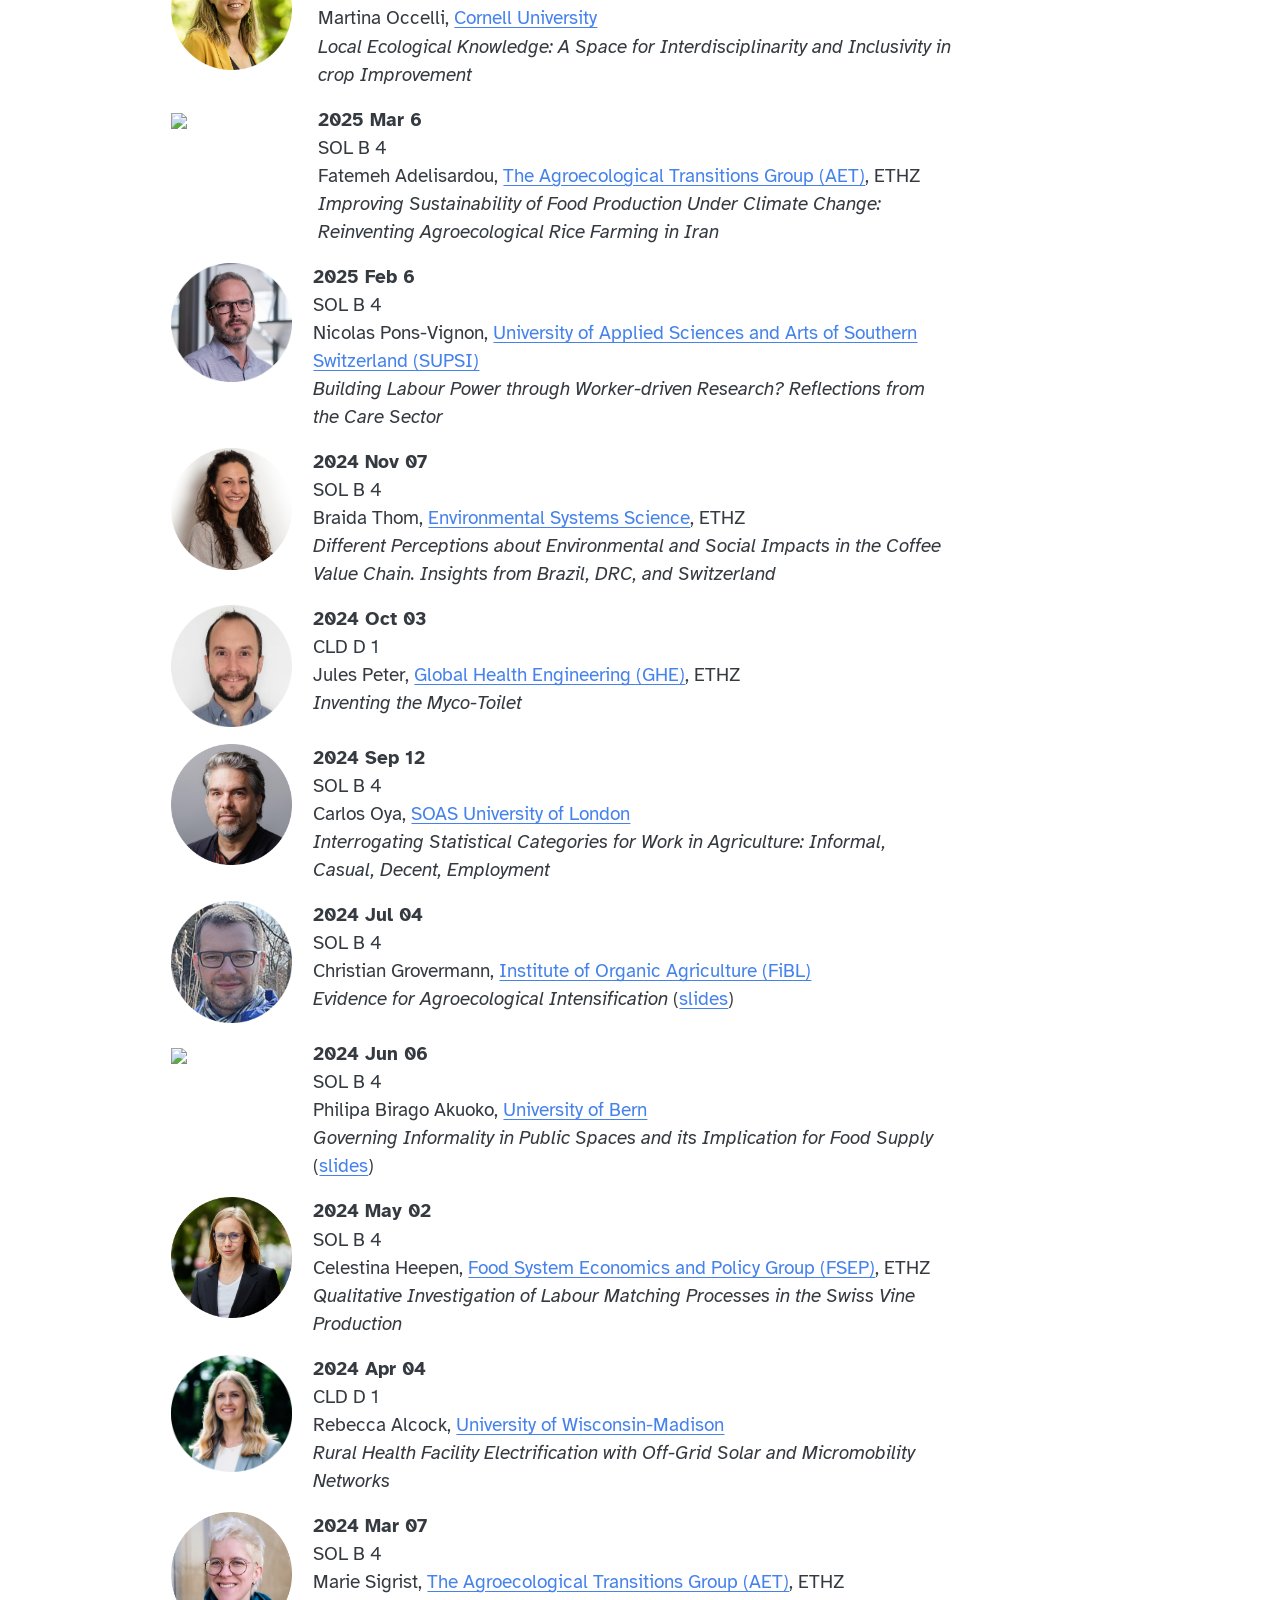
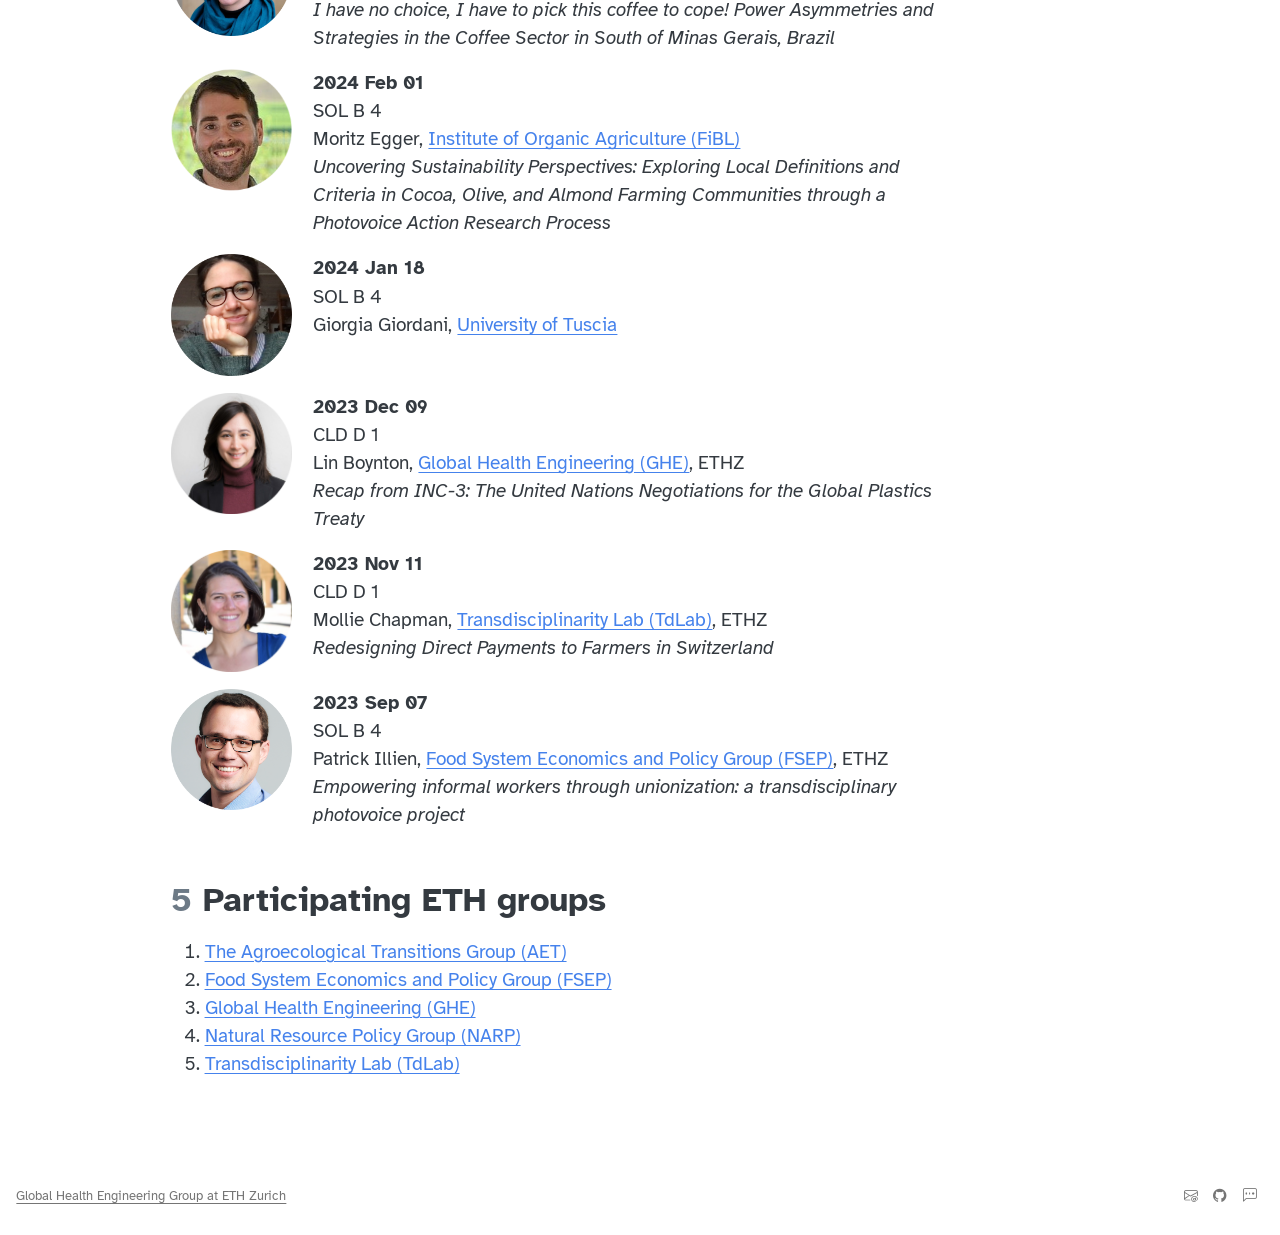
==== commit e8fbff47: "Added Lukas Fesenfeld" ====
--- a/docs/index.html
+++ b/docs/index.html
@@ -193,6 +193,15 @@
 <section id="sec-upcoming" class="level1" data-number="3">
 <h1 data-number="3"><span class="header-section-number">3</span> Upcoming seminars</h1>
 
+  <div class="column" style="width:18%;">
+<p><img src="img/fesenfeld_lukas.jpg" class="img-fluid" style="width:85.0%"></p>
+</div>
+<div class="column" style="width:80%;">
+<p><strong>2025 Sep 18</strong><br>
+SOL B 4<br>
+Lukas Fesenfeld, <a href="https://lukasfesenfeld.com/"></a> and <a href="https://epg.ethz.ch/people/senior-researchers/dr--lukas-paul-fesenfeld.html"> ETHZ,</a><br>
+<em>The Political Economy of Transforming Livestock Systems</em></p>
+</div>
 <div class="column" style="width:18%;">
 <p><img src="img/mueller-marc.png" class="img-fluid" style="width:85.0%"></p>
 </div>
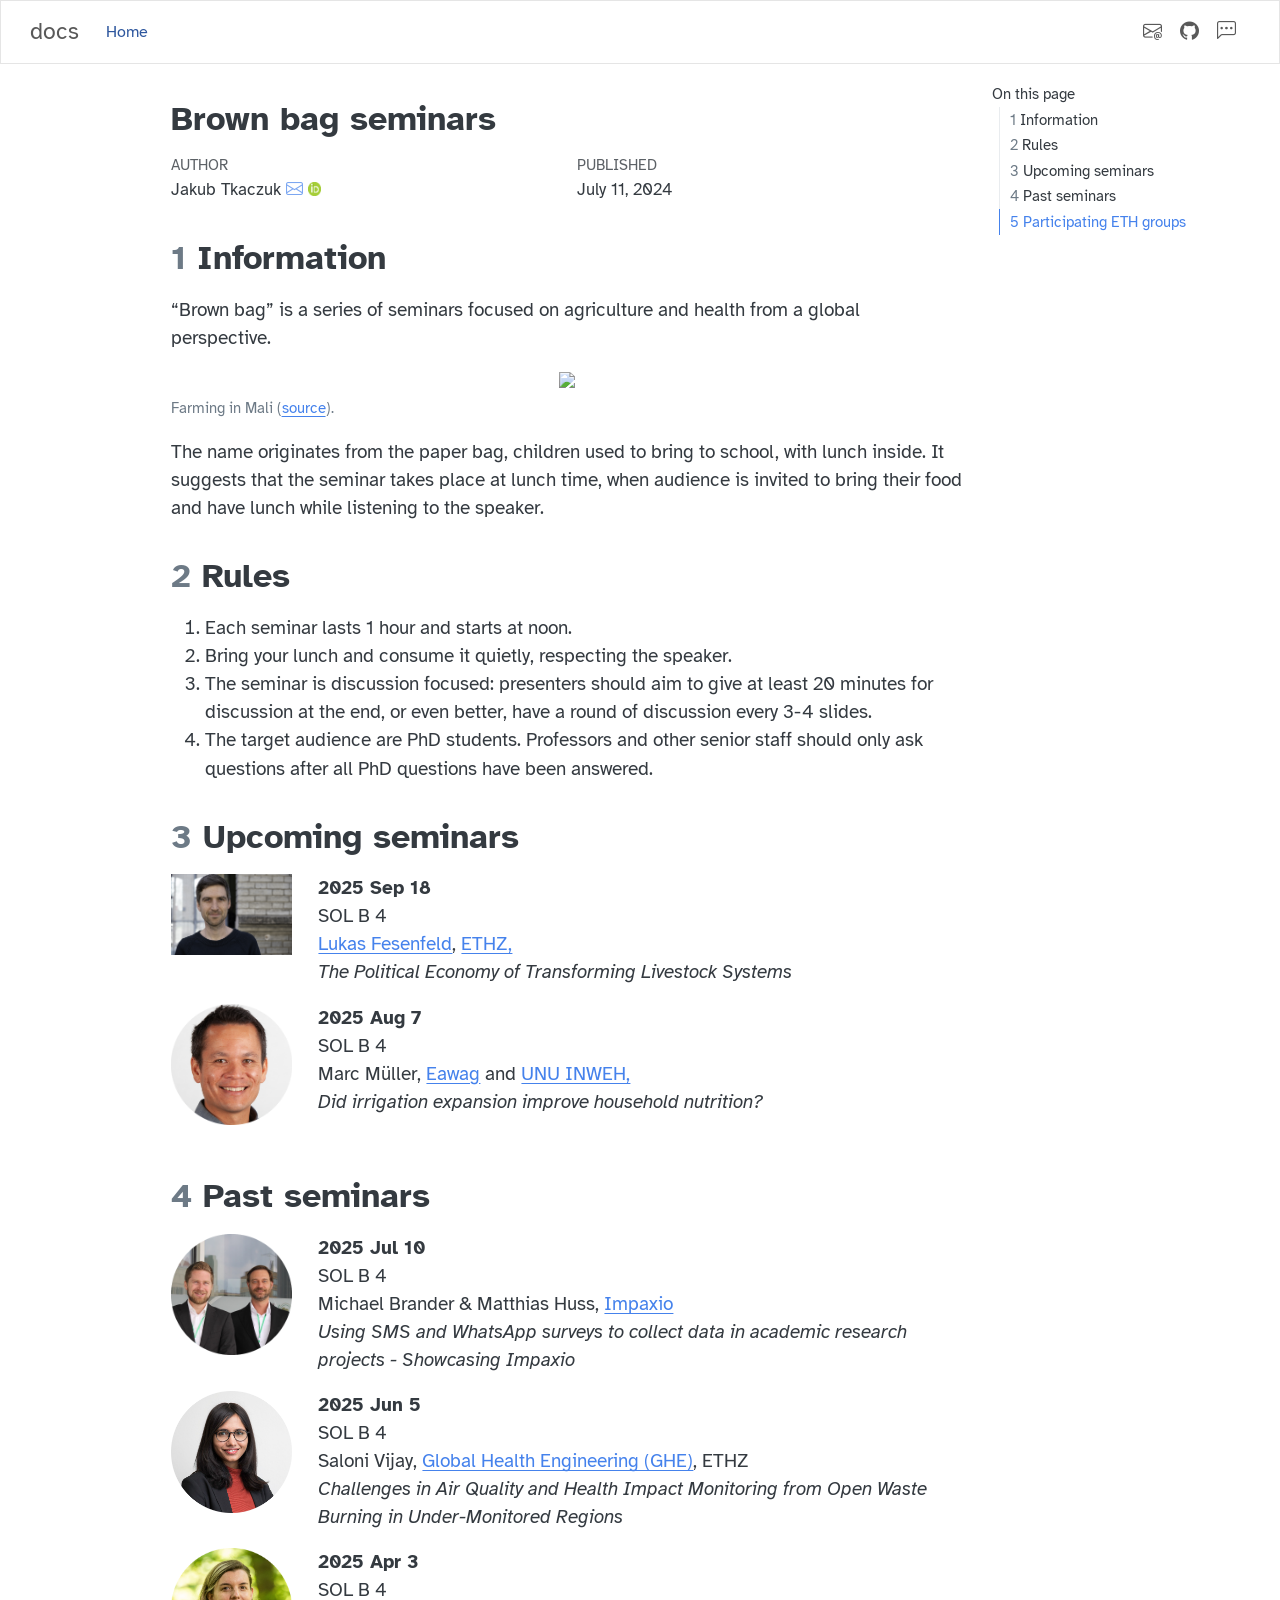
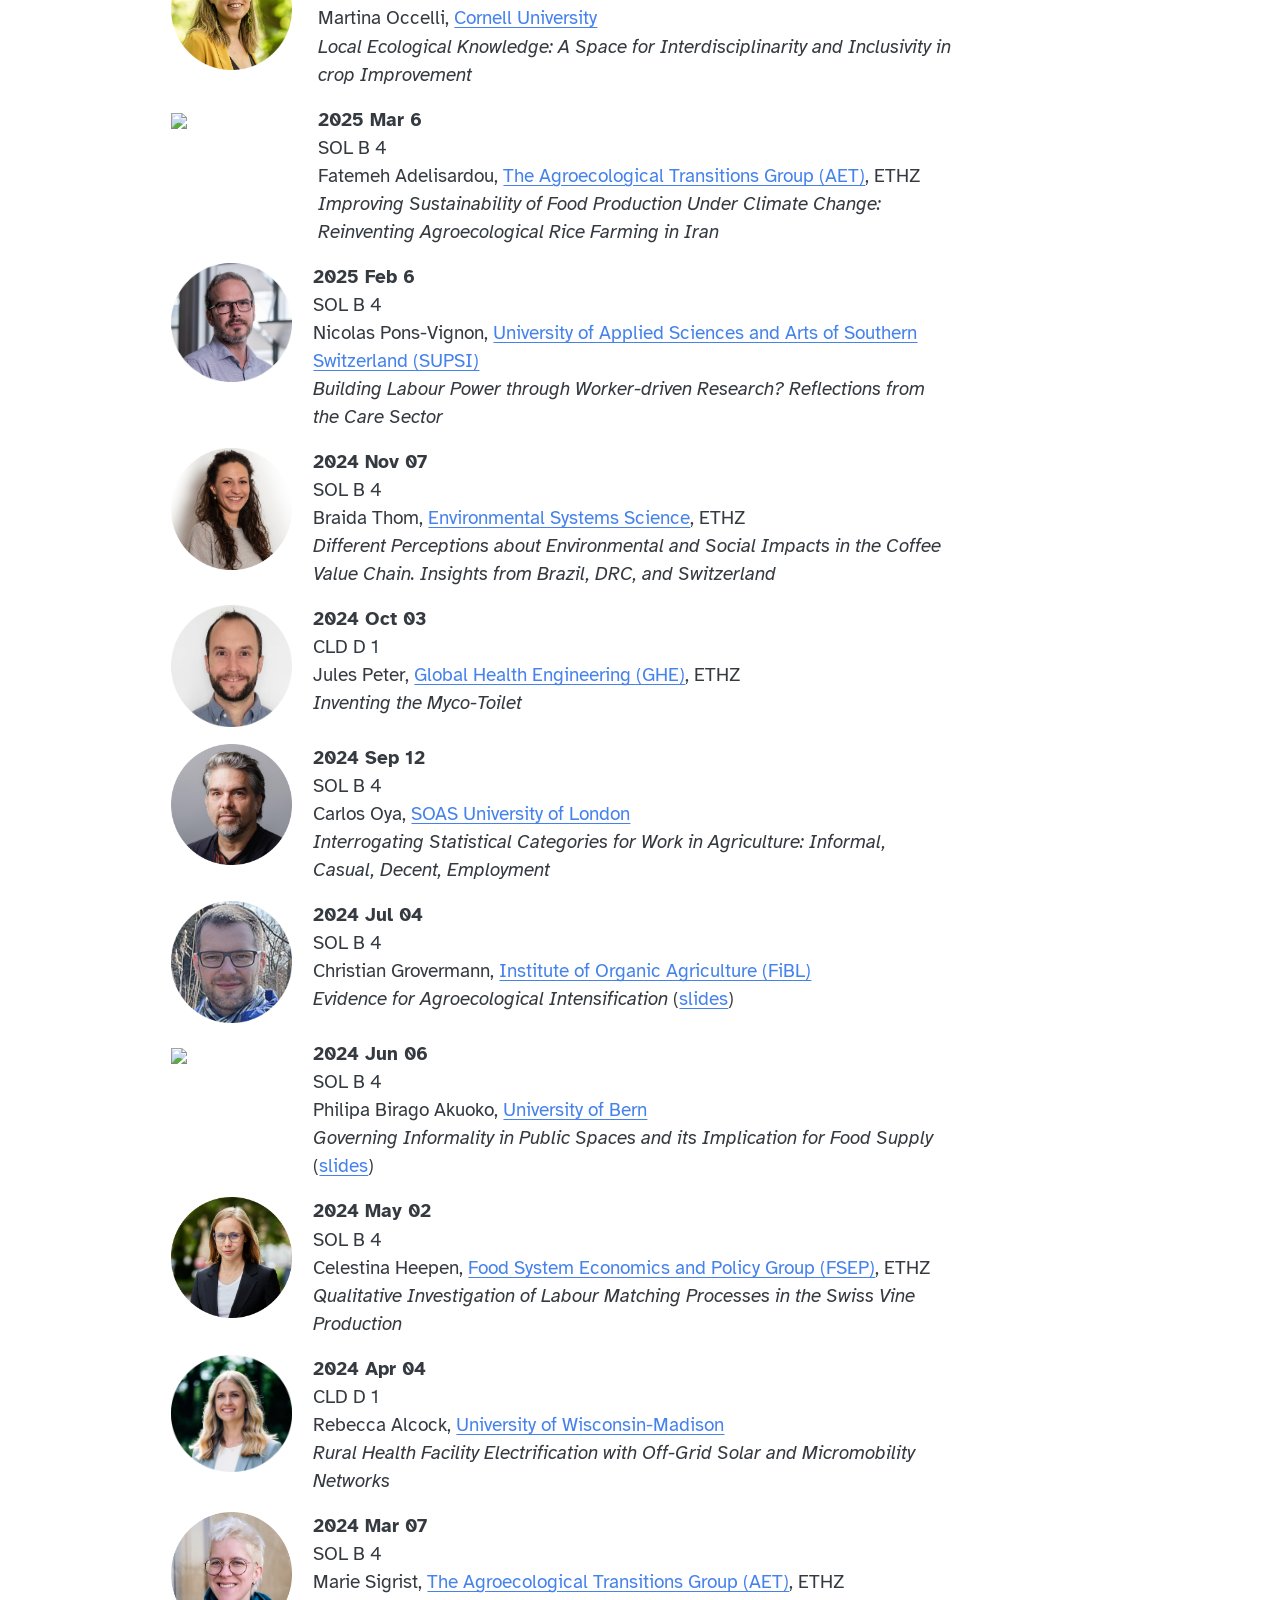
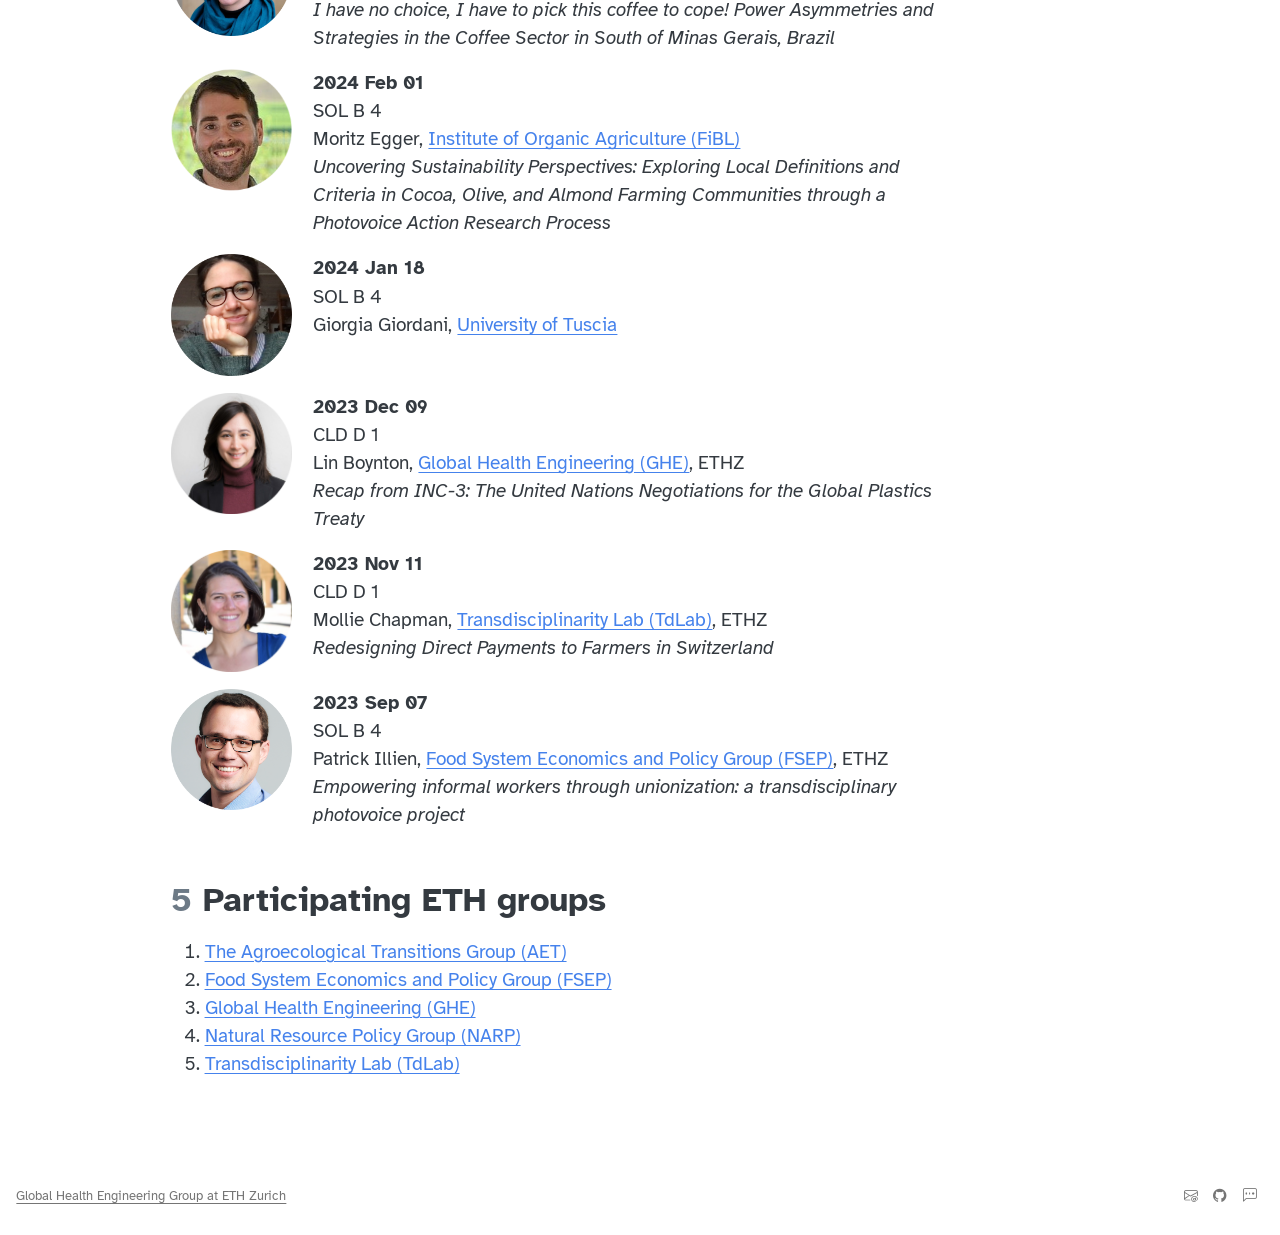
==== commit 1db1c799: "corrected link" ====
--- a/docs/index.html
+++ b/docs/index.html
@@ -194,12 +194,12 @@
 <h1 data-number="3"><span class="header-section-number">3</span> Upcoming seminars</h1>
 
   <div class="column" style="width:18%;">
-<p><img src="img/fesenfeld_lukas.jpg" class="img-fluid" style="width:85.0%"></p>
+<p><img src="img/fesenfeld-lukas.png" class="img-fluid" style="width:85.0%"></p>
 </div>
 <div class="column" style="width:80%;">
 <p><strong>2025 Sep 18</strong><br>
 SOL B 4<br>
-Lukas Fesenfeld, <a href="https://lukasfesenfeld.com/"></a> and <a href="https://epg.ethz.ch/people/senior-researchers/dr--lukas-paul-fesenfeld.html"> ETHZ,</a><br>
+<a href="https://lukasfesenfeld.com/">Lukas Fesenfeld</a>, <a href="https://epg.ethz.ch/people/senior-researchers/dr--lukas-paul-fesenfeld.html">ETHZ,</a><br>
 <em>The Political Economy of Transforming Livestock Systems</em></p>
 </div>
 <div class="column" style="width:18%;">
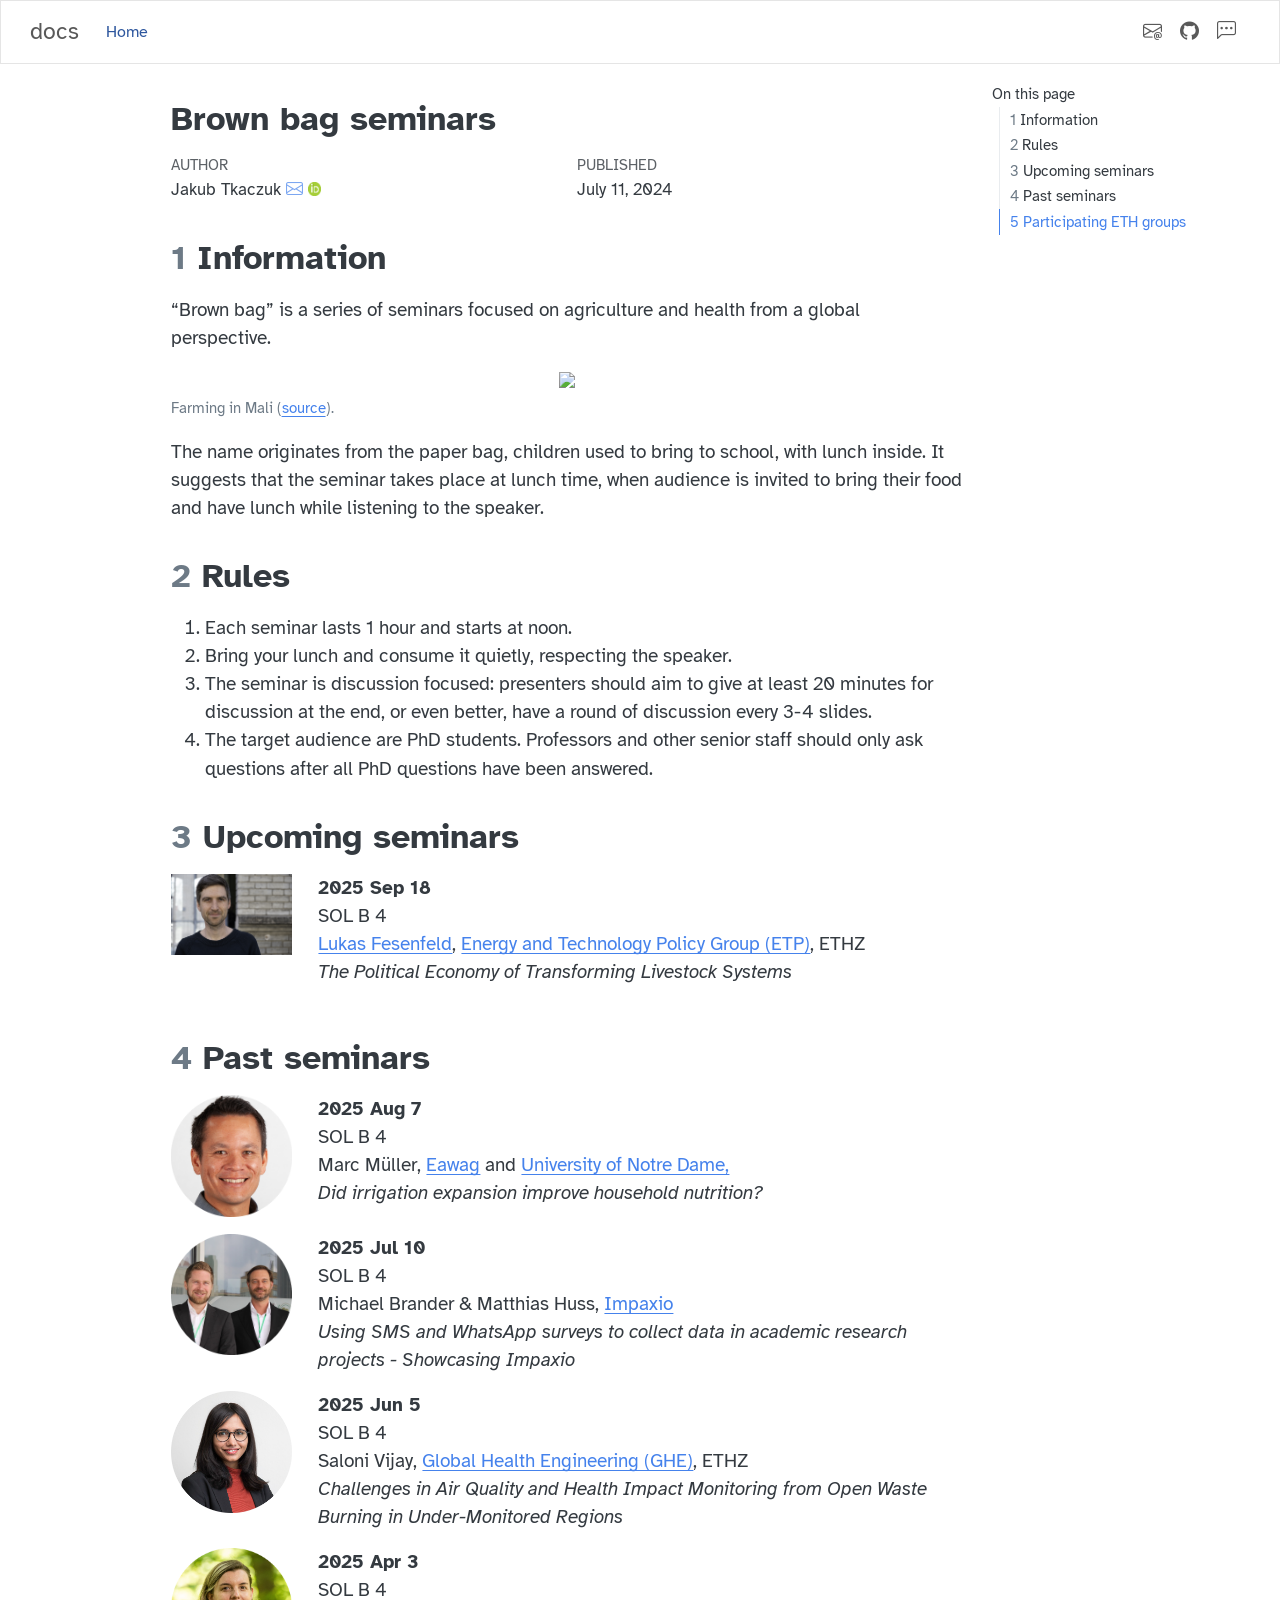
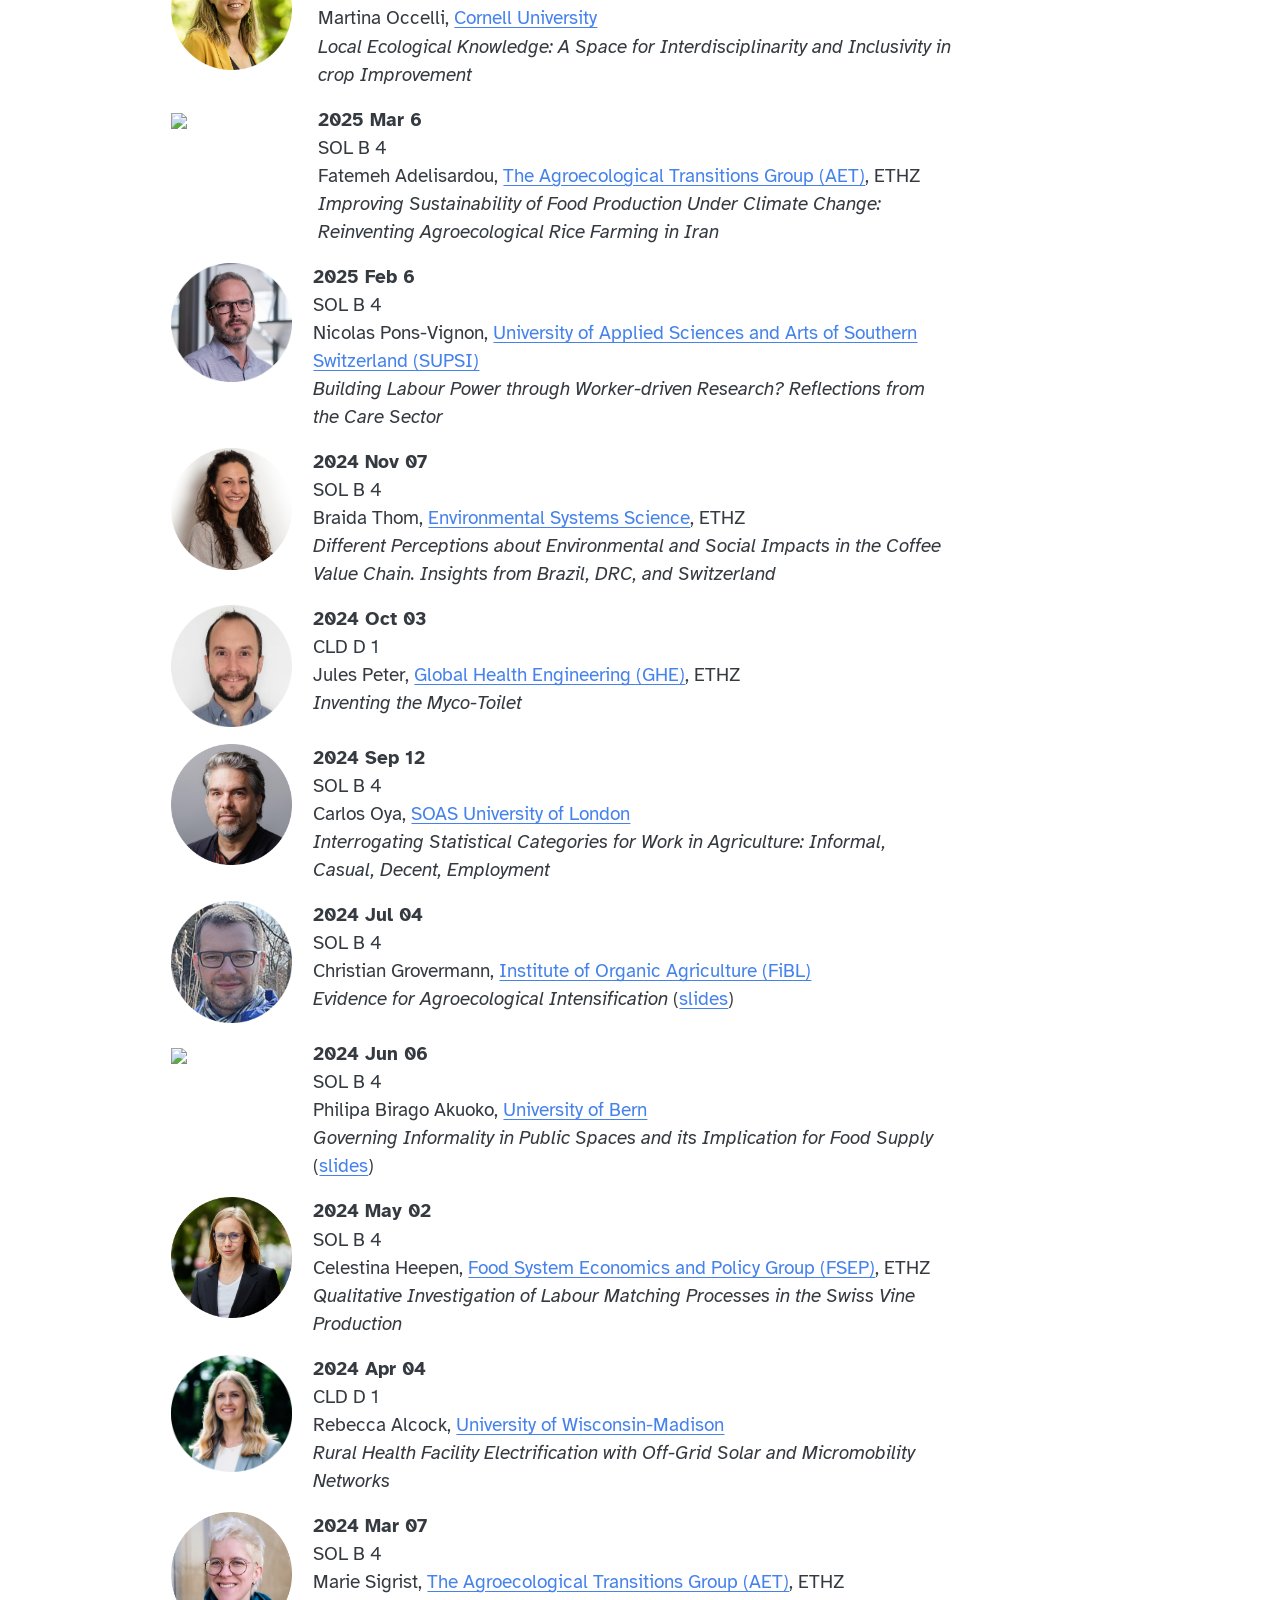
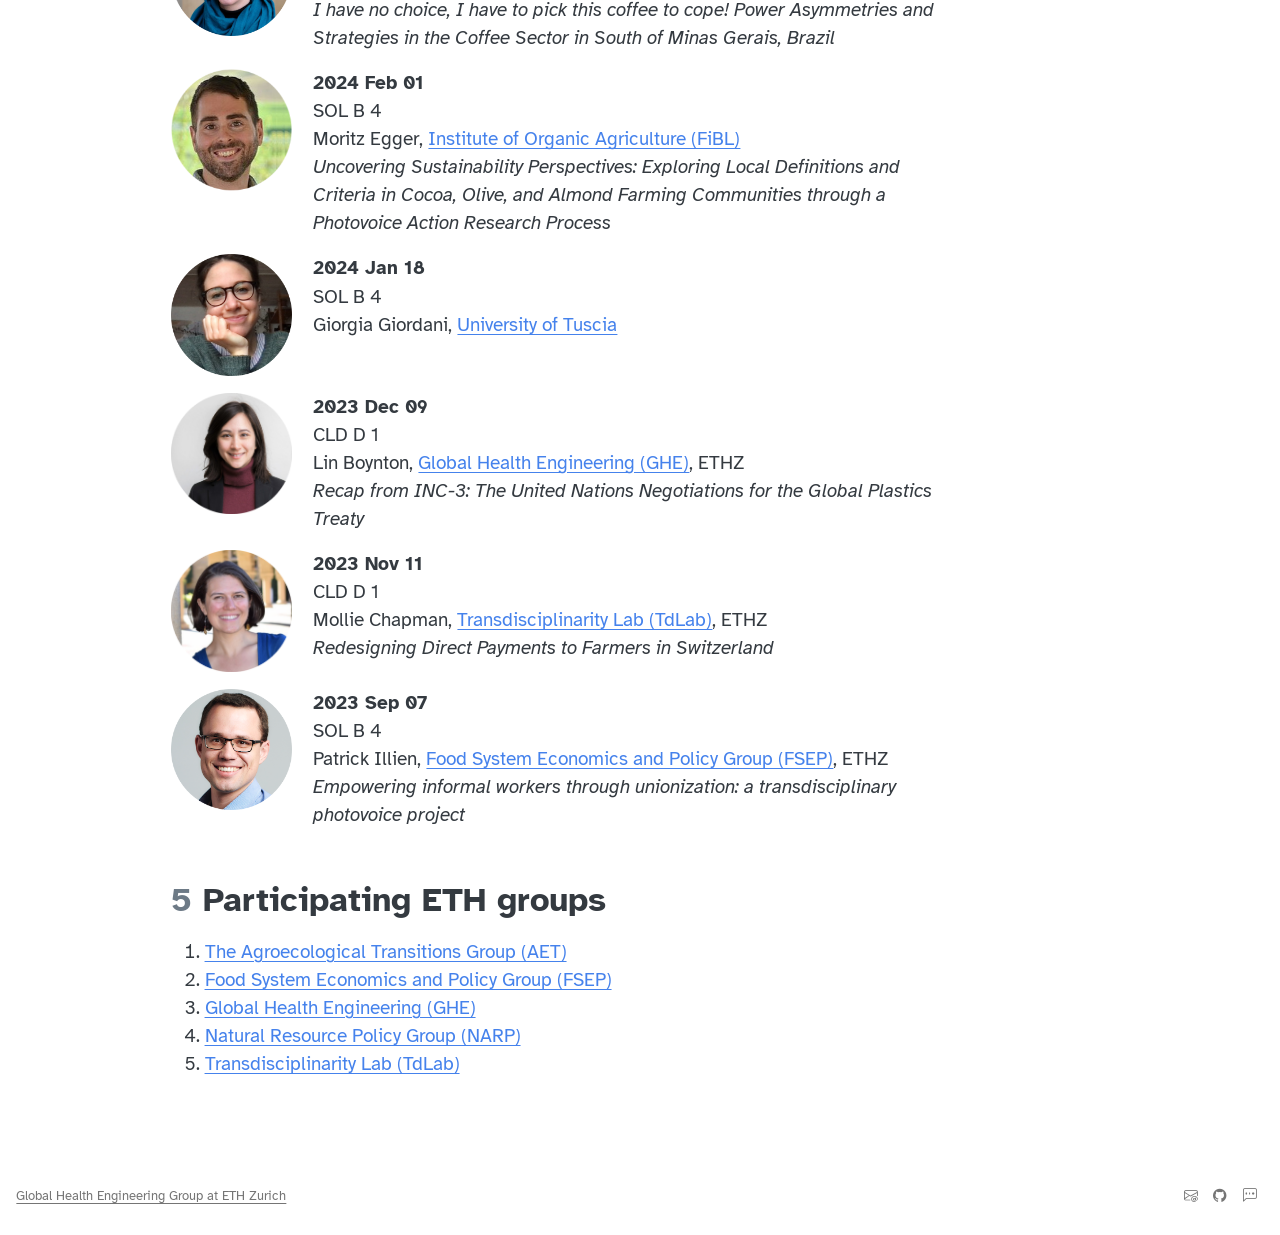
==== commit ae7ee733: "update Sep seminar info" ====
--- a/docs/index.html
+++ b/docs/index.html
@@ -192,28 +192,27 @@
 </section>
 <section id="sec-upcoming" class="level1" data-number="3">
 <h1 data-number="3"><span class="header-section-number">3</span> Upcoming seminars</h1>
-
-  <div class="column" style="width:18%;">
+<div class="column" style="width:18%;">
 <p><img src="img/fesenfeld-lukas.png" class="img-fluid" style="width:85.0%"></p>
 </div>
 <div class="column" style="width:80%;">
 <p><strong>2025 Sep 18</strong><br>
 SOL B 4<br>
-<a href="https://lukasfesenfeld.com/">Lukas Fesenfeld</a>, <a href="https://epg.ethz.ch/people/senior-researchers/dr--lukas-paul-fesenfeld.html">ETHZ,</a><br>
+<a href="https://lukasfesenfeld.com/">Lukas Fesenfeld</a>, <a href="https://epg.ethz.ch/">Energy and Technology Policy Group (ETP)</a>, ETHZ<br>
 <em>The Political Economy of Transforming Livestock Systems</em></p>
-</div>
-<div class="column" style="width:18%;">
-<p><img src="img/mueller-marc.png" class="img-fluid" style="width:85.0%"></p>
-</div>
-<div class="column" style="width:80%;">
-<p><strong>2025 Aug 7</strong><br>
-SOL B 4<br>
-Marc Müller, <a href="https://www.marcfmuller.com/">Eawag</a> and <a href="https://unu.edu/inweh/about/expert/marc-f-muller"> UNU INWEH,</a><br>
-<em>Did irrigation expansion improve household nutrition?</em></p>
 </div>
 </section>
 <section id="sec-past" class="level1" data-number="4">
 <h1 data-number="4"><span class="header-section-number">4</span> Past seminars</h1>
+<div class="column" style="width:18%;">
+<p><img src="img/mueller-marc.png" class="img-fluid" style="width:85.0%"></p>
+</div>
+<div class="column" style="width:80%;">
+<p><strong>2025 Aug 7</strong><br>
+SOL B 4<br>
+Marc Müller, <a href="https://www.eawag.ch/en/department/siam/main-focus/">Eawag</a> and <a href="https://reilly.nd.edu/">University of Notre Dame,</a><br>
+<em>Did irrigation expansion improve household nutrition?</em></p>
+</div>
 <div class="column" style="width:18%;">
 <p><img src="img/impaxio.png" class="img-fluid" style="width:85.0%"></p>
 </div>
@@ -828,4 +827,4 @@
 
 
 
-</body></html>
+</body></html>
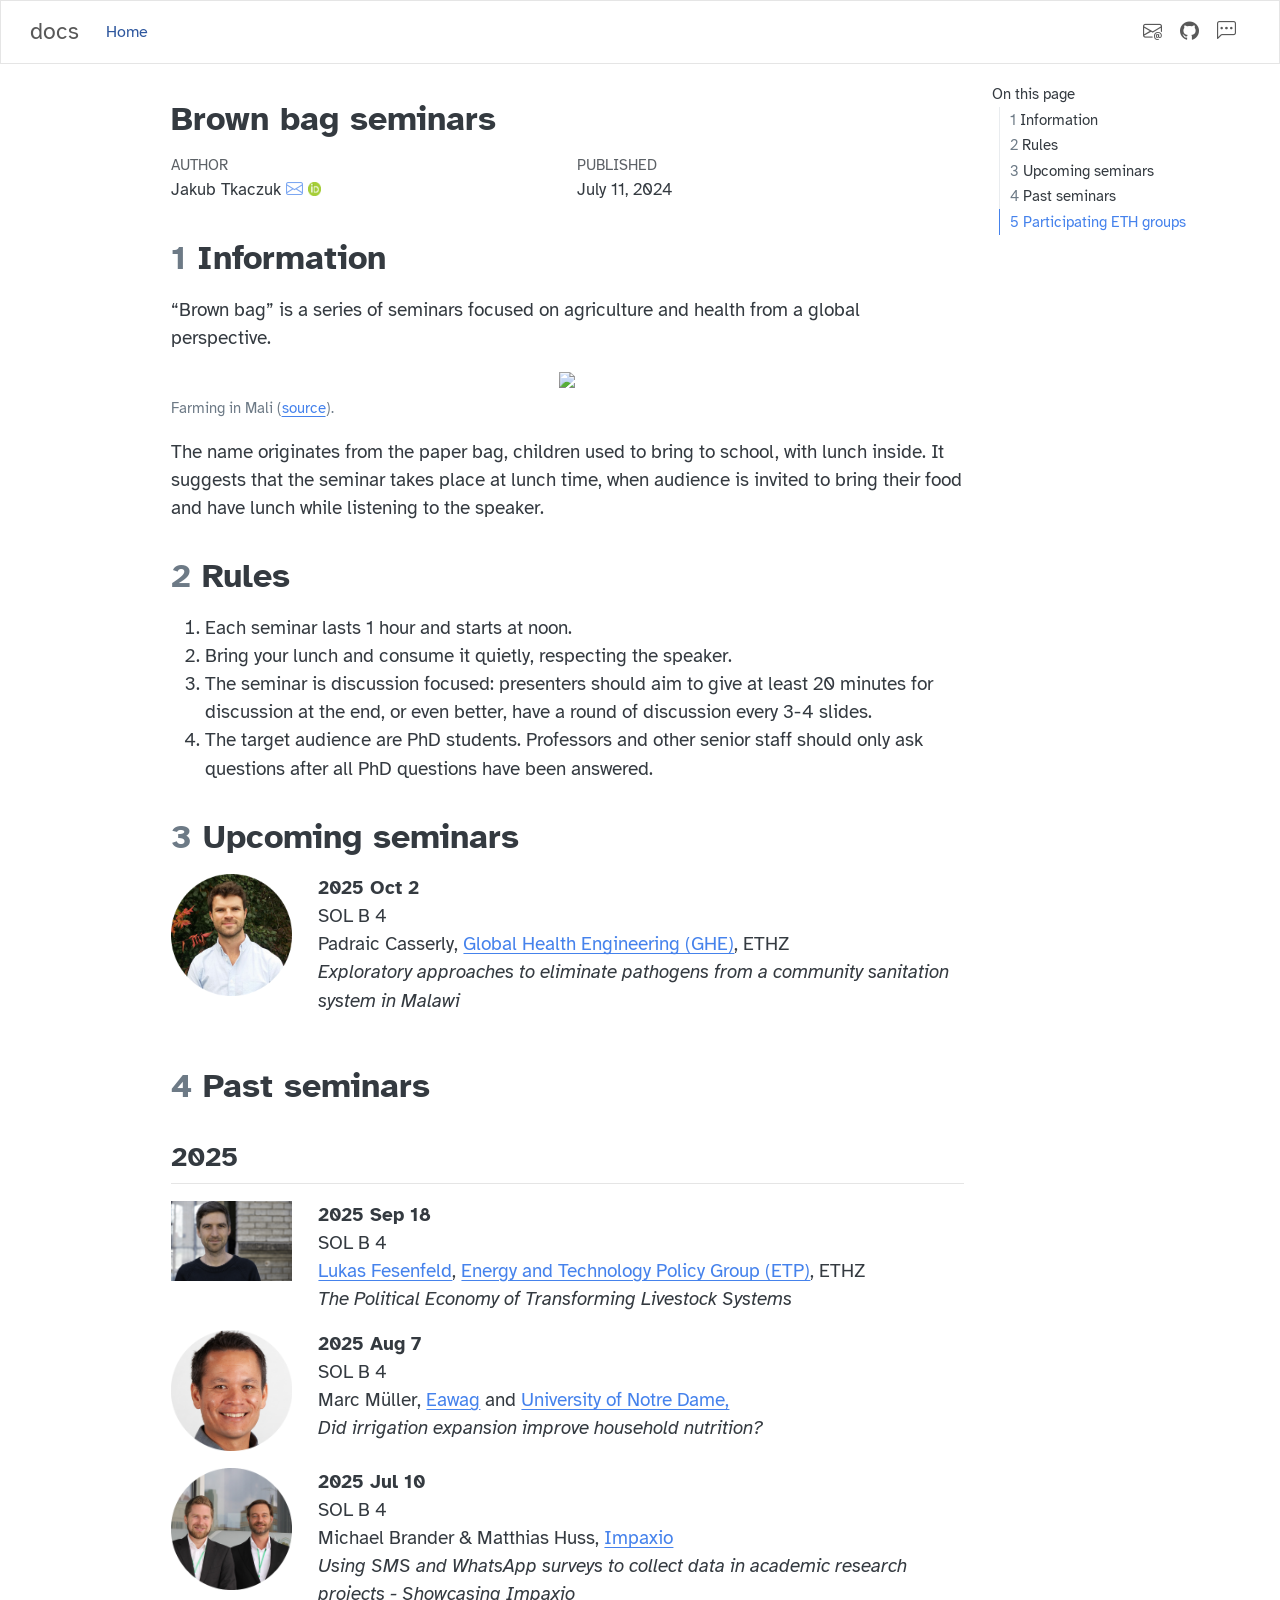
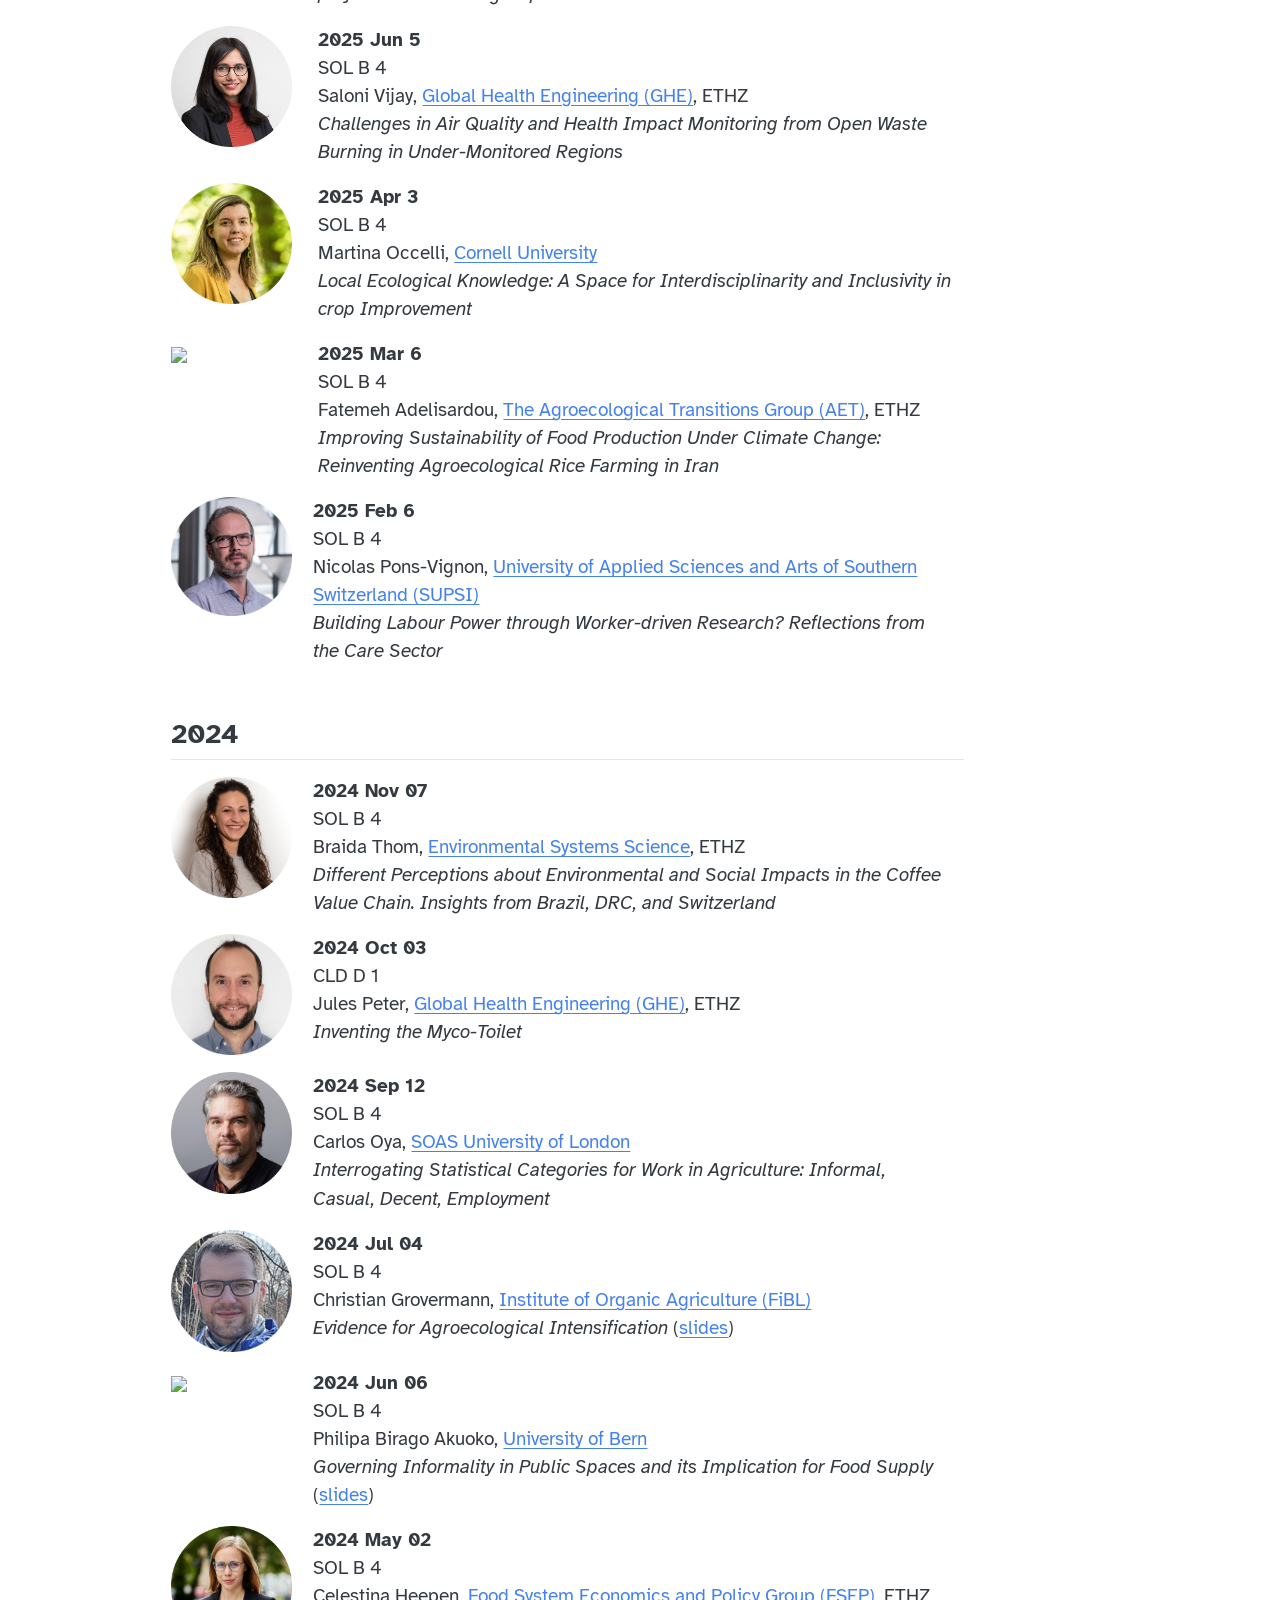
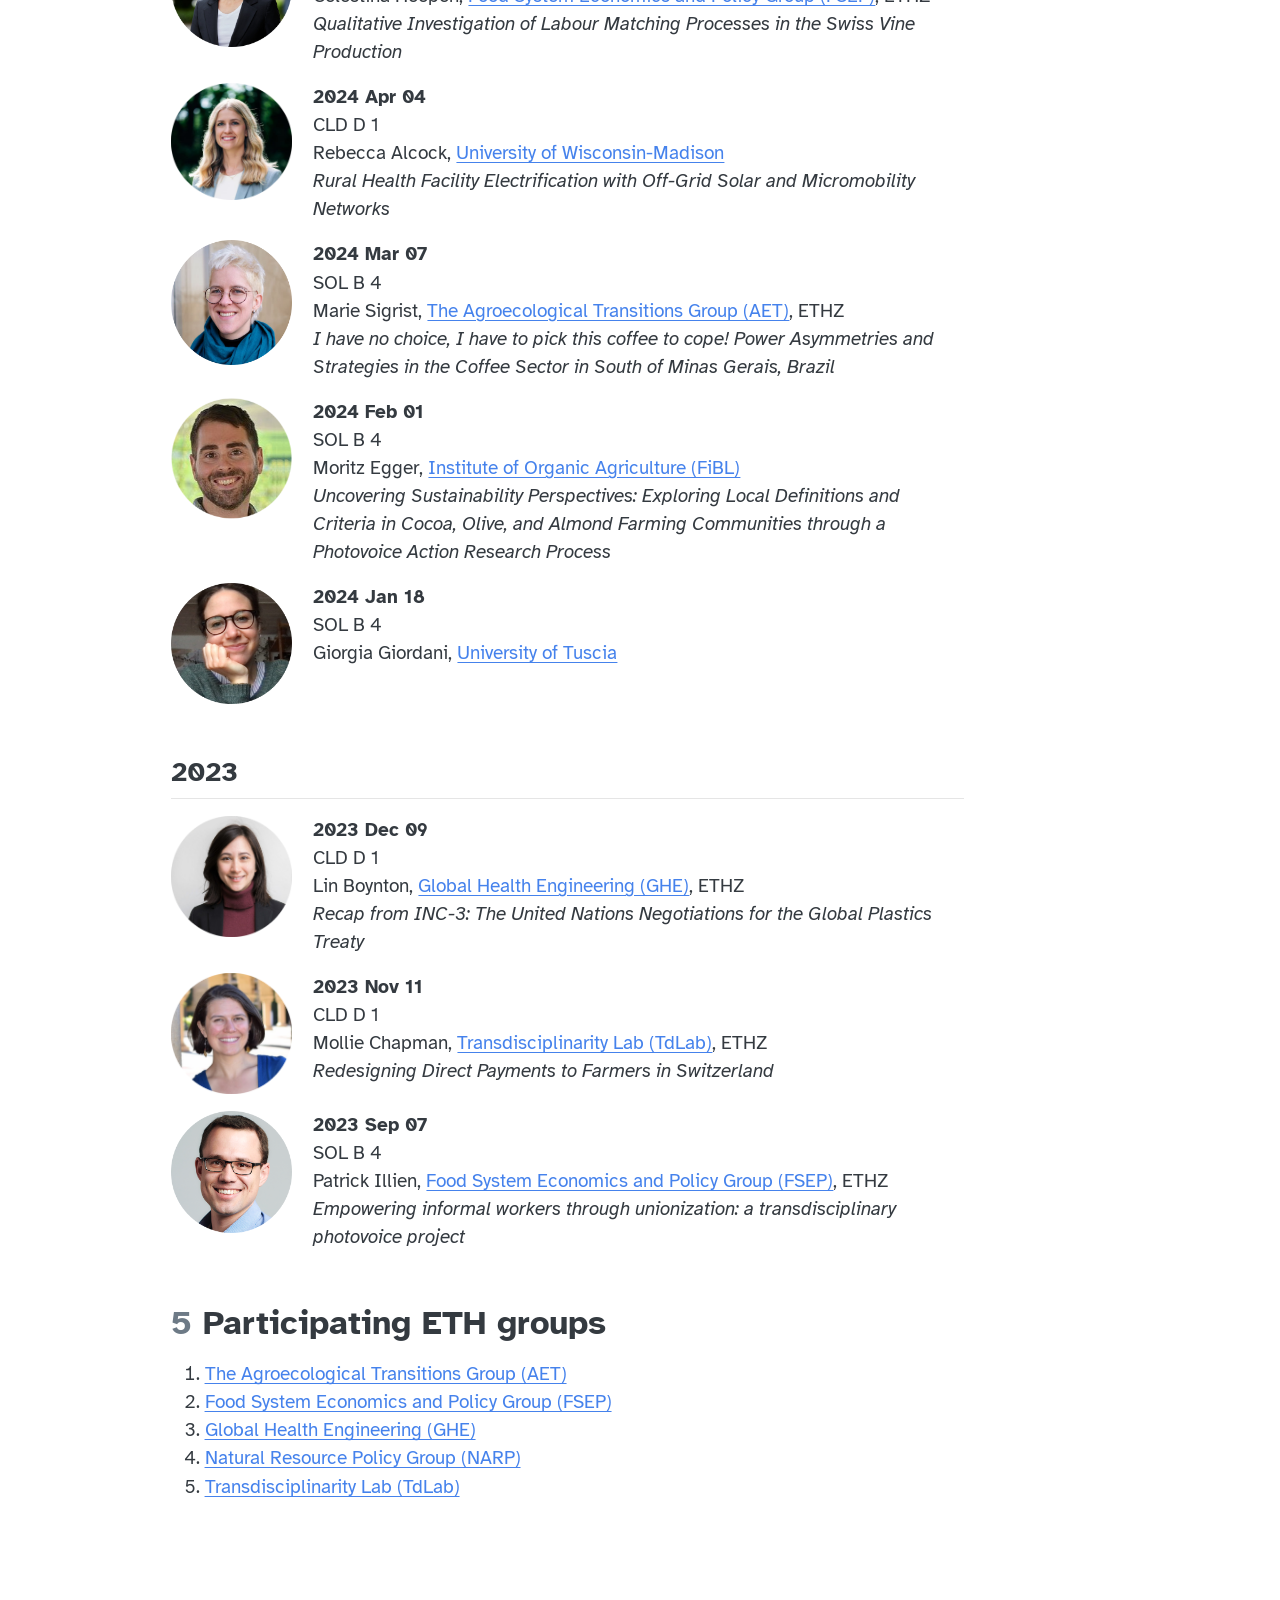
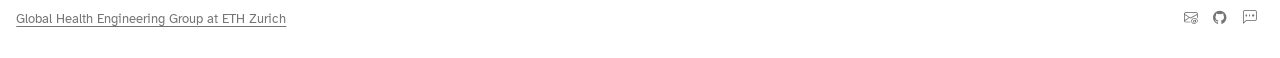
==== commit a0b92842: "add 10/2025 seminar" ====
--- a/docs/index.html
+++ b/docs/index.html
@@ -193,17 +193,29 @@
 <section id="sec-upcoming" class="level1" data-number="3">
 <h1 data-number="3"><span class="header-section-number">3</span> Upcoming seminars</h1>
 <div class="column" style="width:18%;">
-<p><img src="img/fesenfeld-lukas.png" class="img-fluid" style="width:85.0%"></p>
+<p><img src="img/casserly-padraic.png" class="img-fluid" style="width:85.0%"></p>
 </div>
 <div class="column" style="width:80%;">
-<p><strong>2025 Sep 18</strong><br>
-SOL B 4<br>
-<a href="https://lukasfesenfeld.com/">Lukas Fesenfeld</a>, <a href="https://epg.ethz.ch/">Energy and Technology Policy Group (ETP)</a>, ETHZ<br>
-<em>The Political Economy of Transforming Livestock Systems</em></p>
+<p><strong>2025 Oct 2</strong><br>
+SOL B 4<br>
+Padraic Casserly, <a href="https://ghe.ethz.ch/">Global Health Engineering (GHE)</a>, ETHZ<br>
+<em>Exploratory approaches to eliminate pathogens from a community sanitation system in Malawi</em></p>
 </div>
 </section>
 <section id="sec-past" class="level1" data-number="4">
 <h1 data-number="4"><span class="header-section-number">4</span> Past seminars</h1>
+<h2 class="anchored" data-anchor-id="sec-past">
+2025
+</h2>
+<div class="column" style="width:18%;">
+<p><img src="img/fesenfeld-lukas.png" class="img-fluid" style="width:85.0%"></p>
+</div>
+<div class="column" style="width:80%;">
+<p><strong>2025 Sep 18</strong><br>
+SOL B 4<br>
+<a href="https://lukasfesenfeld.com/">Lukas Fesenfeld</a>, <a href="https://epg.ethz.ch/">Energy and Technology Policy Group (ETP)</a>, ETHZ<br>
+<em>The Political Economy of Transforming Livestock Systems</em></p>
+</div>
 <div class="column" style="width:18%;">
 <p><img src="img/mueller-marc.png" class="img-fluid" style="width:85.0%"></p>
 </div>
@@ -259,6 +271,9 @@
 <em>Building Labour Power through Worker-driven Research? Reflections from the Care Sector</em></p>
 </div>
 </div>
+<h2 class="anchored">
+2024
+</h2>
 <div class="columns">
 <div class="column" style="width:18%;">
 <p><img src="img/thom-braida.png" class="img-fluid" style="width:85.0%"></p>
@@ -358,6 +373,9 @@
 Giorgia Giordani, <a href="https://www.unitus.it/en/">University of Tuscia</a></p>
 </div>
 </div>
+<h2 class="anchored">
+2023
+</h2>
 <div class="columns">
 <div class="column" style="width:18%;">
 <p><img src="img/boynton-lin.png" class="img-fluid" style="width:85.0%"></p>
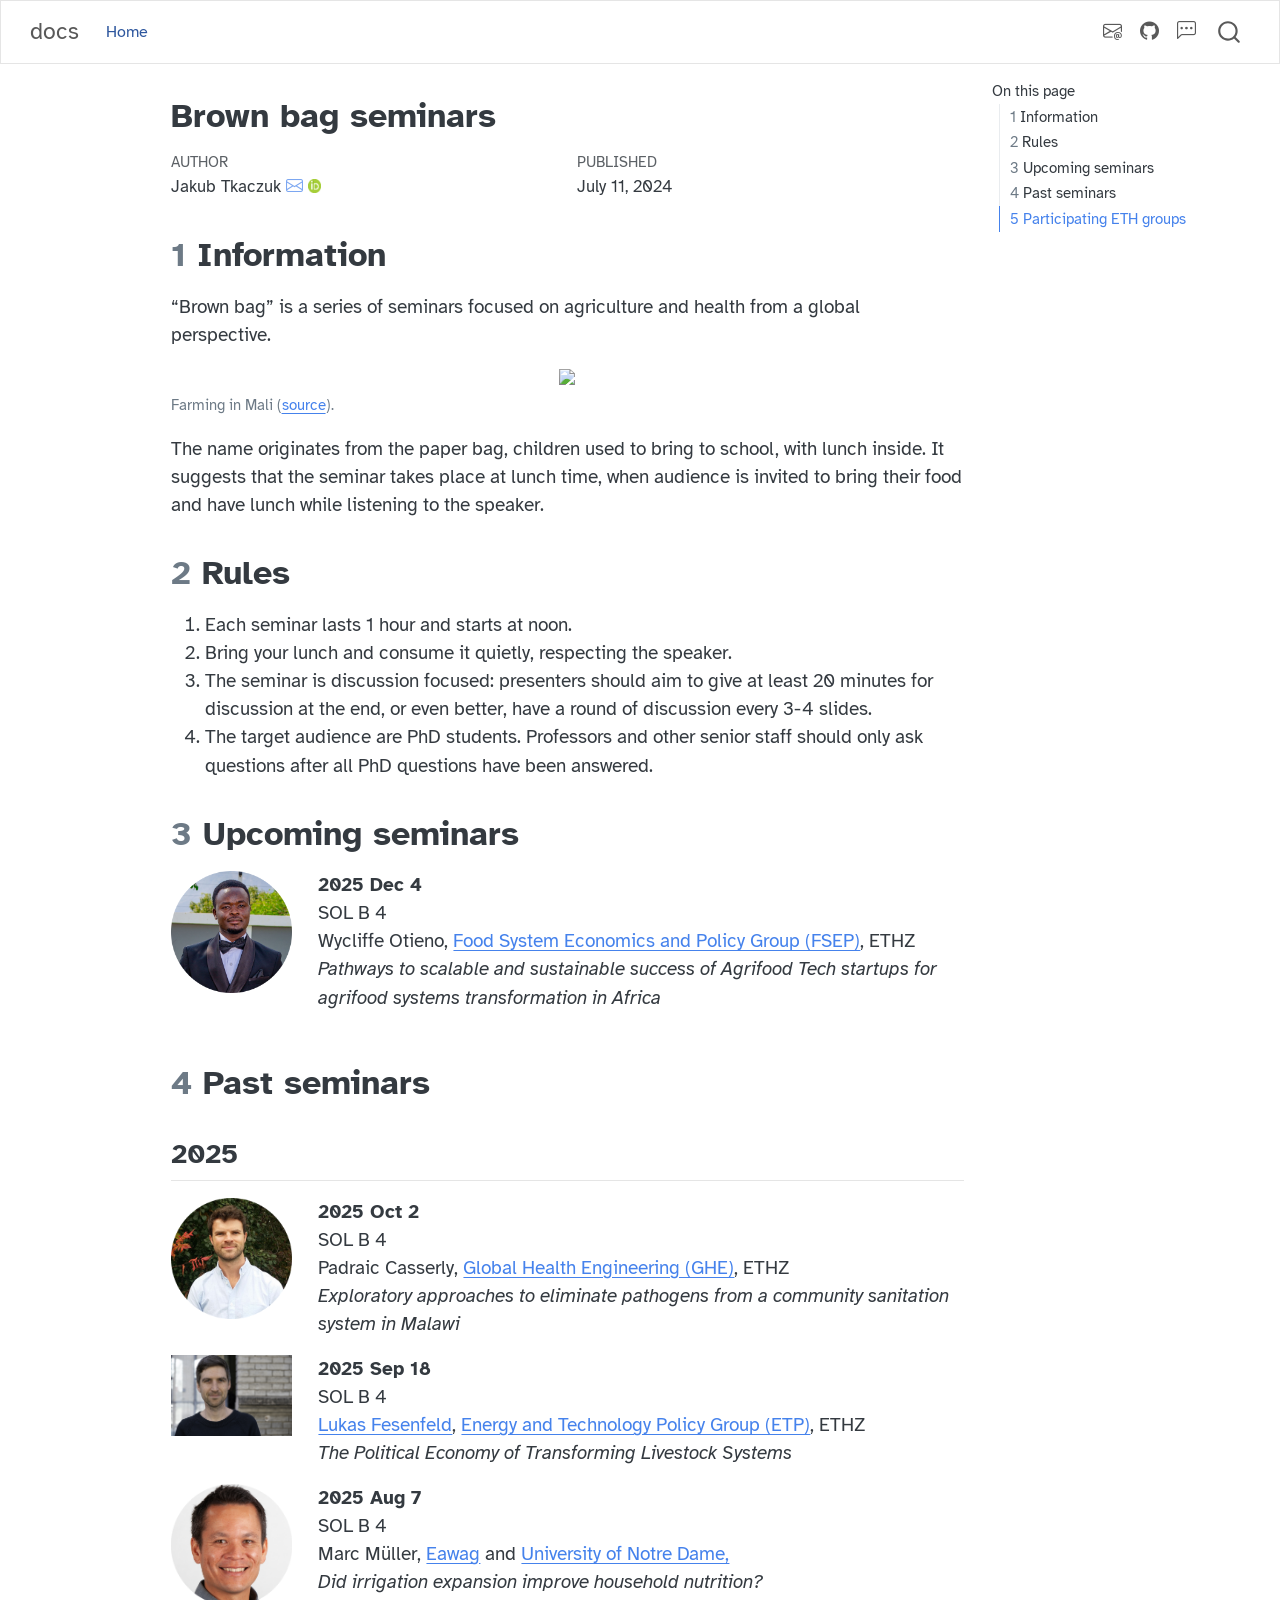
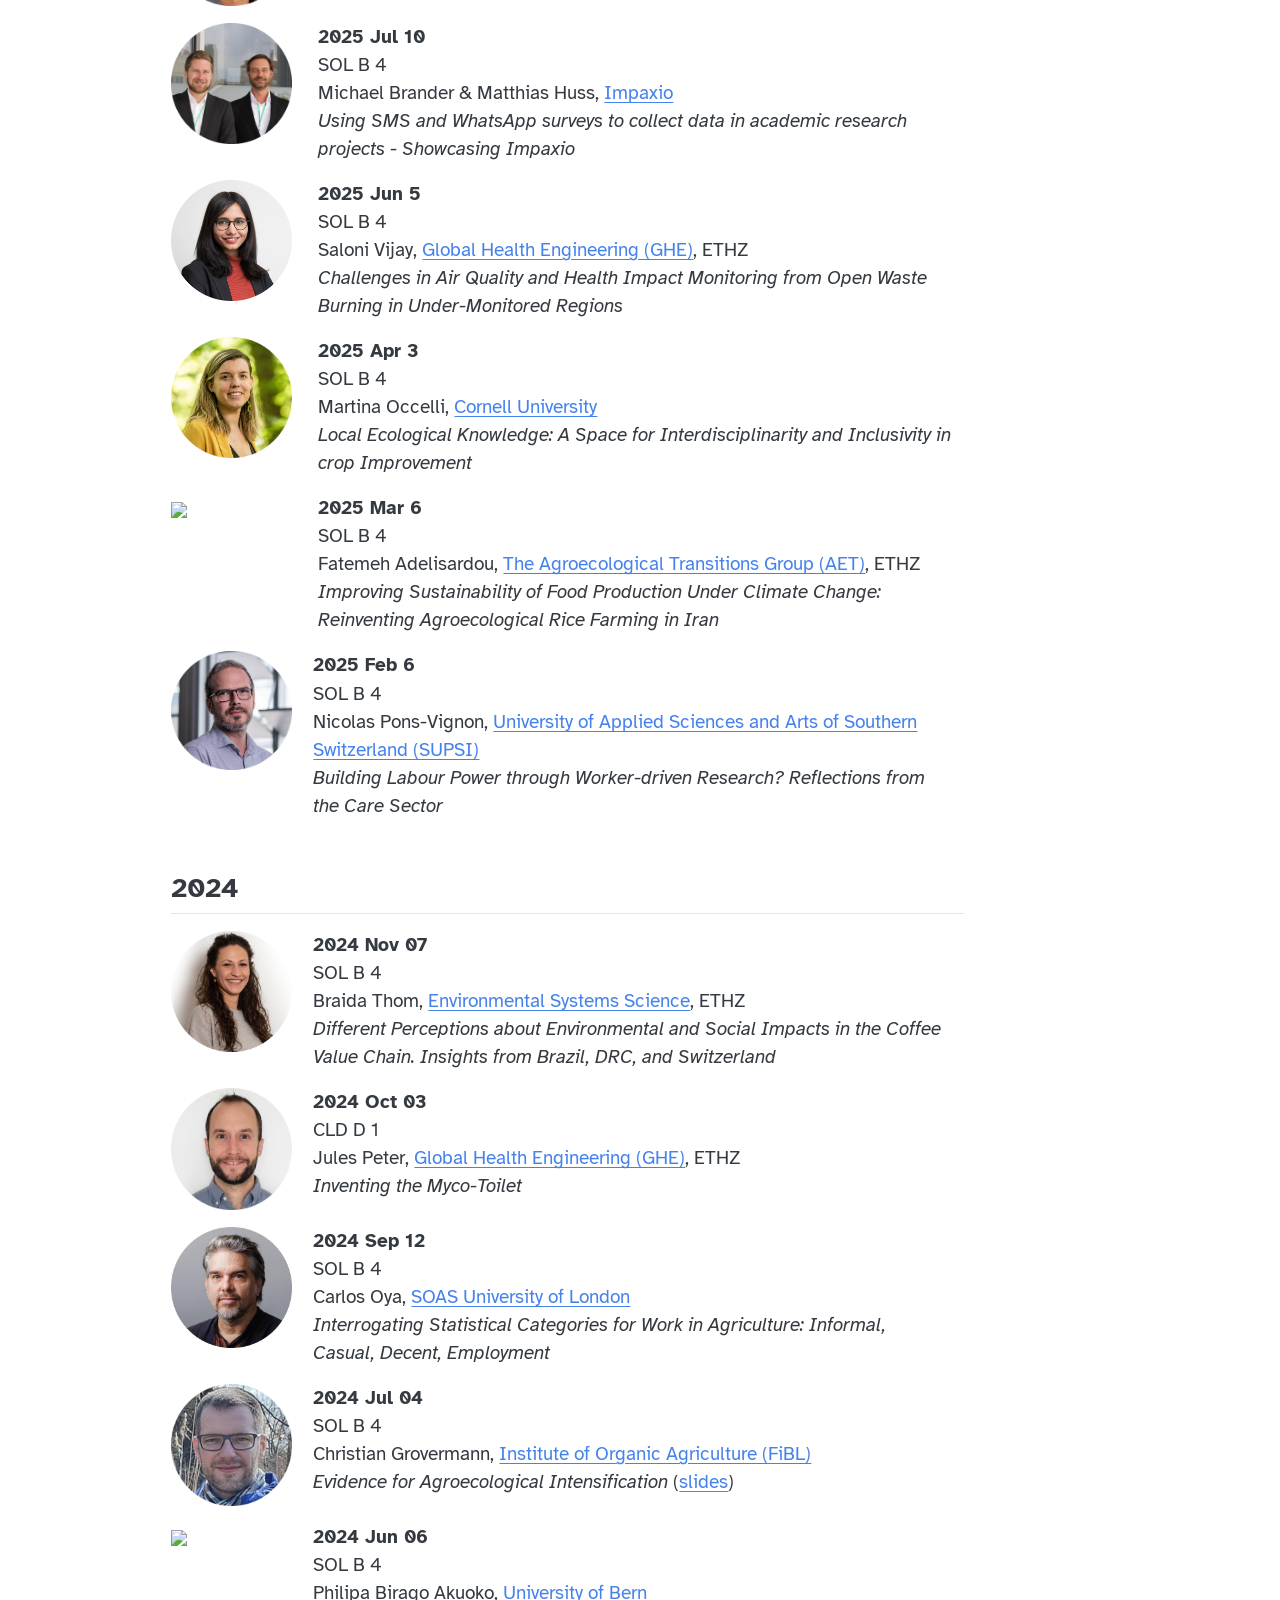
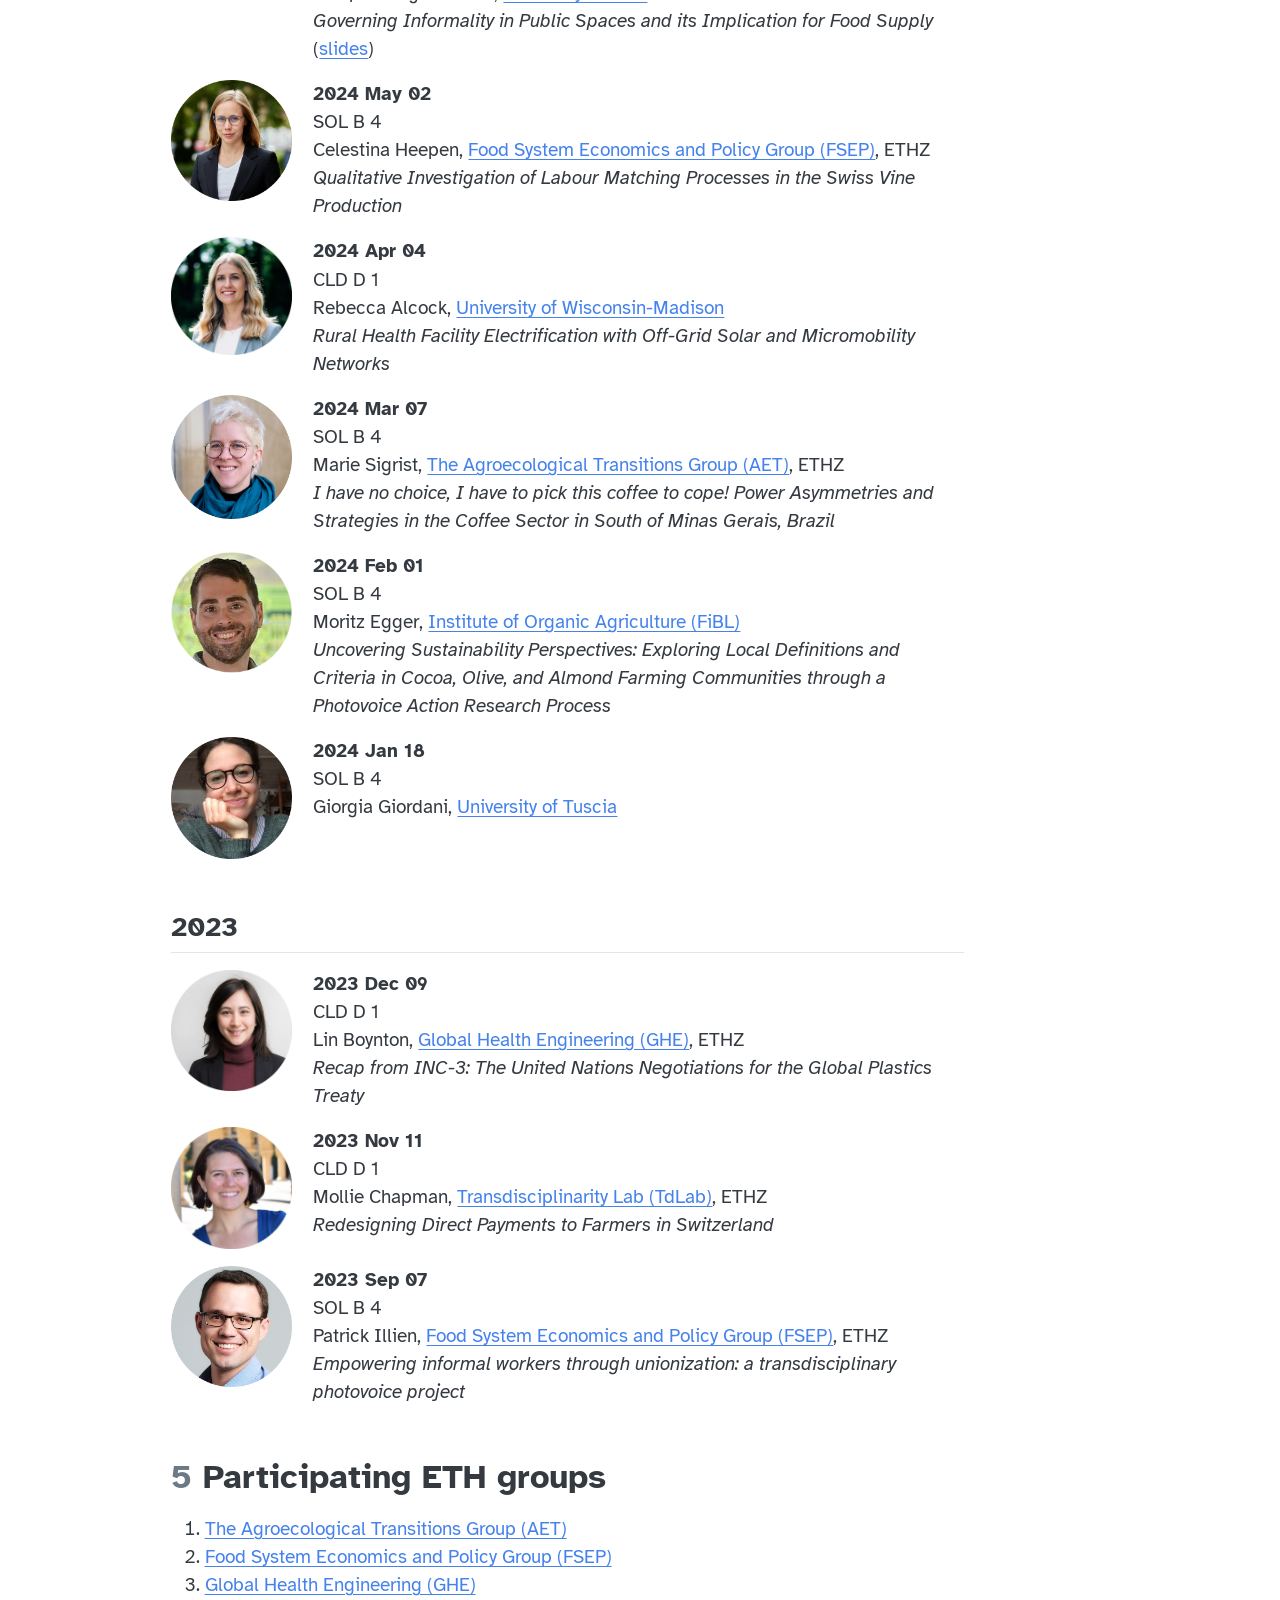
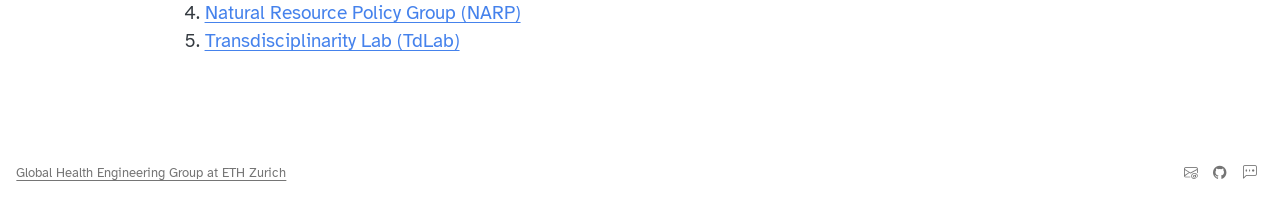
==== commit d11439d2: "add Dec 2025 seminar, move Oct seminar to past Move Padraic Casserly (2025 Oct 2) to past seminars a" ====
--- a/docs/index.html
+++ b/docs/index.html
@@ -2,14 +2,14 @@
 <html xmlns="http://www.w3.org/1999/xhtml" lang="en" xml:lang="en"><head>
 
 <meta charset="utf-8">
-<meta name="generator" content="quarto-1.4.545">
+<meta name="generator" content="quarto-1.5.52">
 
 <meta name="viewport" content="width=device-width, initial-scale=1.0, user-scalable=yes">
 
 <meta name="author" content="Jakub Tkaczuk">
 <meta name="dcterms.date" content="2024-07-11">
 
-<title>docs - Brown bag seminars</title>
+<title>Brown bag seminars – docs</title>
 <style>
 code{white-space: pre-wrap;}
 span.smallcaps{font-variant: small-caps;}
@@ -86,7 +86,7 @@
     </a>
   </div>
             <div id="quarto-search" class="" title="Search"></div>
-          <button class="navbar-toggler" type="button" data-bs-toggle="collapse" data-bs-target="#navbarCollapse" aria-controls="navbarCollapse" aria-expanded="false" aria-label="Toggle navigation" onclick="if (window.quartoToggleHeadroom) { window.quartoToggleHeadroom(); }">
+          <button class="navbar-toggler" type="button" data-bs-toggle="collapse" data-bs-target="#navbarCollapse" aria-controls="navbarCollapse" role="menu" aria-expanded="false" aria-label="Toggle navigation" onclick="if (window.quartoToggleHeadroom) { window.quartoToggleHeadroom(); }">
   <span class="navbar-toggler-icon"></span>
 </button>
           <div class="collapse navbar-collapse" id="navbarCollapse">
@@ -114,7 +114,7 @@
   </li>  
 </ul>
           </div> <!-- /navcollapse -->
-          <div class="quarto-navbar-tools">
+            <div class="quarto-navbar-tools">
 </div>
       </div> <!-- /container-fluid -->
     </nav>
@@ -193,13 +193,13 @@
 <section id="sec-upcoming" class="level1" data-number="3">
 <h1 data-number="3"><span class="header-section-number">3</span> Upcoming seminars</h1>
 <div class="column" style="width:18%;">
-<p><img src="img/casserly-padraic.png" class="img-fluid" style="width:85.0%"></p>
+<p><img src="img/otieno-wycliffe.png" class="img-fluid" style="width:85.0%"></p>
 </div>
 <div class="column" style="width:80%;">
-<p><strong>2025 Oct 2</strong><br>
-SOL B 4<br>
-Padraic Casserly, <a href="https://ghe.ethz.ch/">Global Health Engineering (GHE)</a>, ETHZ<br>
-<em>Exploratory approaches to eliminate pathogens from a community sanitation system in Malawi</em></p>
+<p><strong>2025 Dec 4</strong><br>
+SOL B 4<br>
+Wycliffe Otieno, <a href="https://fsep.ethz.ch/">Food System Economics and Policy Group (FSEP)</a>, ETHZ<br>
+<em>Pathways to scalable and sustainable success of Agrifood Tech startups for agrifood systems transformation in Africa</em></p>
 </div>
 </section>
 <section id="sec-past" class="level1" data-number="4">
@@ -207,6 +207,15 @@
 <h2 class="anchored" data-anchor-id="sec-past">
 2025
 </h2>
+<div class="column" style="width:18%;">
+<p><img src="img/casserly-padraic.png" class="img-fluid" style="width:85.0%"></p>
+</div>
+<div class="column" style="width:80%;">
+<p><strong>2025 Oct 2</strong><br>
+SOL B 4<br>
+Padraic Casserly, <a href="https://ghe.ethz.ch/">Global Health Engineering (GHE)</a>, ETHZ<br>
+<em>Exploratory approaches to eliminate pathogens from a community sanitation system in Malawi</em></p>
+</div>
 <div class="column" style="width:18%;">
 <p><img src="img/fesenfeld-lukas.png" class="img-fluid" style="width:85.0%"></p>
 </div>
@@ -456,18 +465,7 @@
     }
     return false;
   }
-  const clipboard = new window.ClipboardJS('.code-copy-button', {
-    text: function(trigger) {
-      const codeEl = trigger.previousElementSibling.cloneNode(true);
-      for (const childEl of codeEl.children) {
-        if (isCodeAnnotation(childEl)) {
-          childEl.remove();
-        }
-      }
-      return codeEl.innerText;
-    }
-  });
-  clipboard.on('success', function(e) {
+  const onCopySuccess = function(e) {
     // button target
     const button = e.trigger;
     // don't keep focus
@@ -499,7 +497,47 @@
     }, 1000);
     // clear code selection
     e.clearSelection();
+  }
+  const getTextToCopy = function(trigger) {
+      const codeEl = trigger.previousElementSibling.cloneNode(true);
+      for (const childEl of codeEl.children) {
+        if (isCodeAnnotation(childEl)) {
+          childEl.remove();
+        }
+      }
+      return codeEl.innerText;
+  }
+  const clipboard = new window.ClipboardJS('.code-copy-button:not([data-in-quarto-modal])', {
+    text: getTextToCopy
   });
+  clipboard.on('success', onCopySuccess);
+  if (window.document.getElementById('quarto-embedded-source-code-modal')) {
+    // For code content inside modals, clipBoardJS needs to be initialized with a container option
+    // TODO: Check when it could be a function (https://github.com/zenorocha/clipboard.js/issues/860)
+    const clipboardModal = new window.ClipboardJS('.code-copy-button[data-in-quarto-modal]', {
+      text: getTextToCopy,
+      container: window.document.getElementById('quarto-embedded-source-code-modal')
+    });
+    clipboardModal.on('success', onCopySuccess);
+  }
+    var localhostRegex = new RegExp(/^(?:http|https):\/\/localhost\:?[0-9]*\//);
+    var mailtoRegex = new RegExp(/^mailto:/);
+      var filterRegex = new RegExp('/' + window.location.host + '/');
+    var isInternal = (href) => {
+        return filterRegex.test(href) || localhostRegex.test(href) || mailtoRegex.test(href);
+    }
+    // Inspect non-navigation links and adorn them if external
+ 	var links = window.document.querySelectorAll('a[href]:not(.nav-link):not(.navbar-brand):not(.toc-action):not(.sidebar-link):not(.sidebar-item-toggle):not(.pagination-link):not(.no-external):not([aria-hidden]):not(.dropdown-item):not(.quarto-navigation-tool):not(.about-link)');
+    for (var i=0; i<links.length; i++) {
+      const link = links[i];
+      if (!isInternal(link.href)) {
+        // undo the damage that might have been done by quarto-nav.js in the case of
+        // links that we want to consider external
+        if (link.dataset.originalHref !== undefined) {
+          link.href = link.dataset.originalHref;
+        }
+      }
+    }
   function tippyHover(el, contentFn, onTriggerFn, onUntriggerFn) {
     const config = {
       allowHTML: true,
@@ -534,7 +572,11 @@
       try { href = new URL(href).hash; } catch {}
       const id = href.replace(/^#\/?/, "");
       const note = window.document.getElementById(id);
-      return note.innerHTML;
+      if (note) {
+        return note.innerHTML;
+      } else {
+        return "";
+      }
     });
   }
   const xrefs = window.document.querySelectorAll('a.quarto-xref');
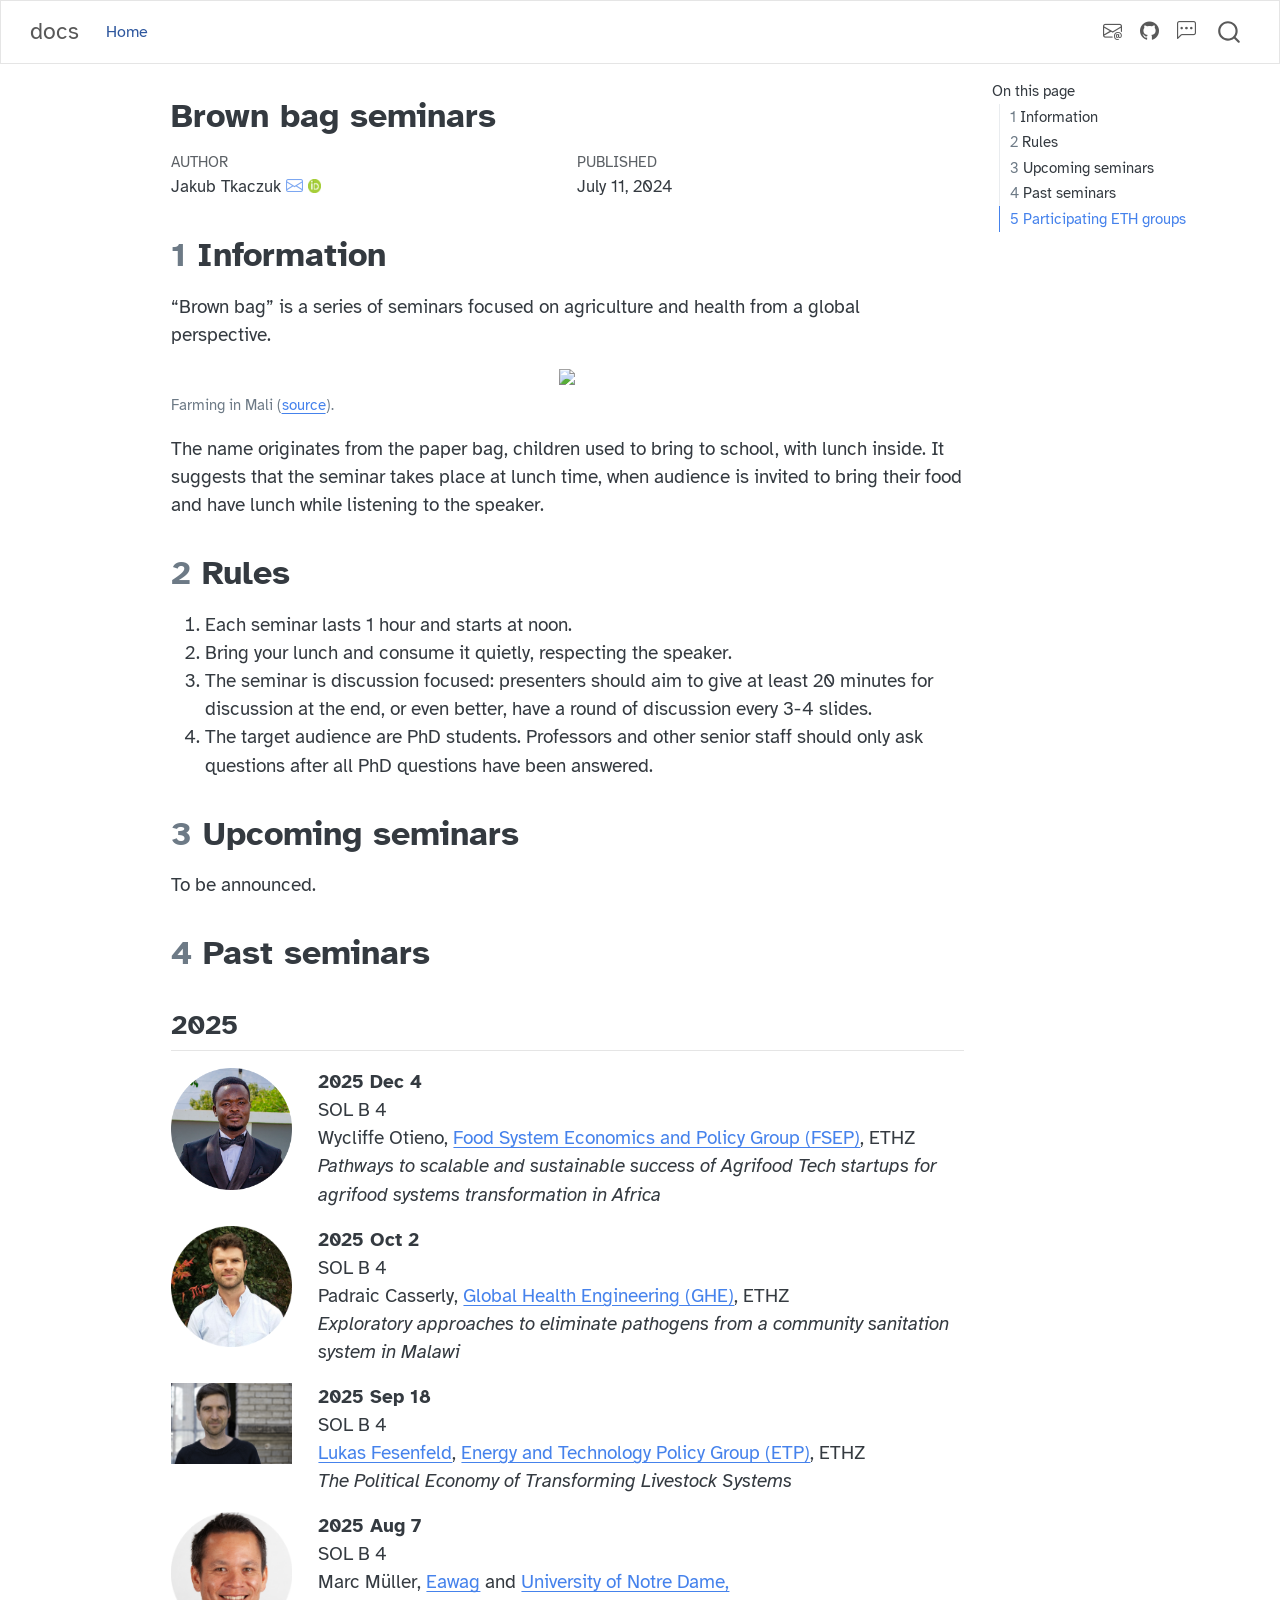
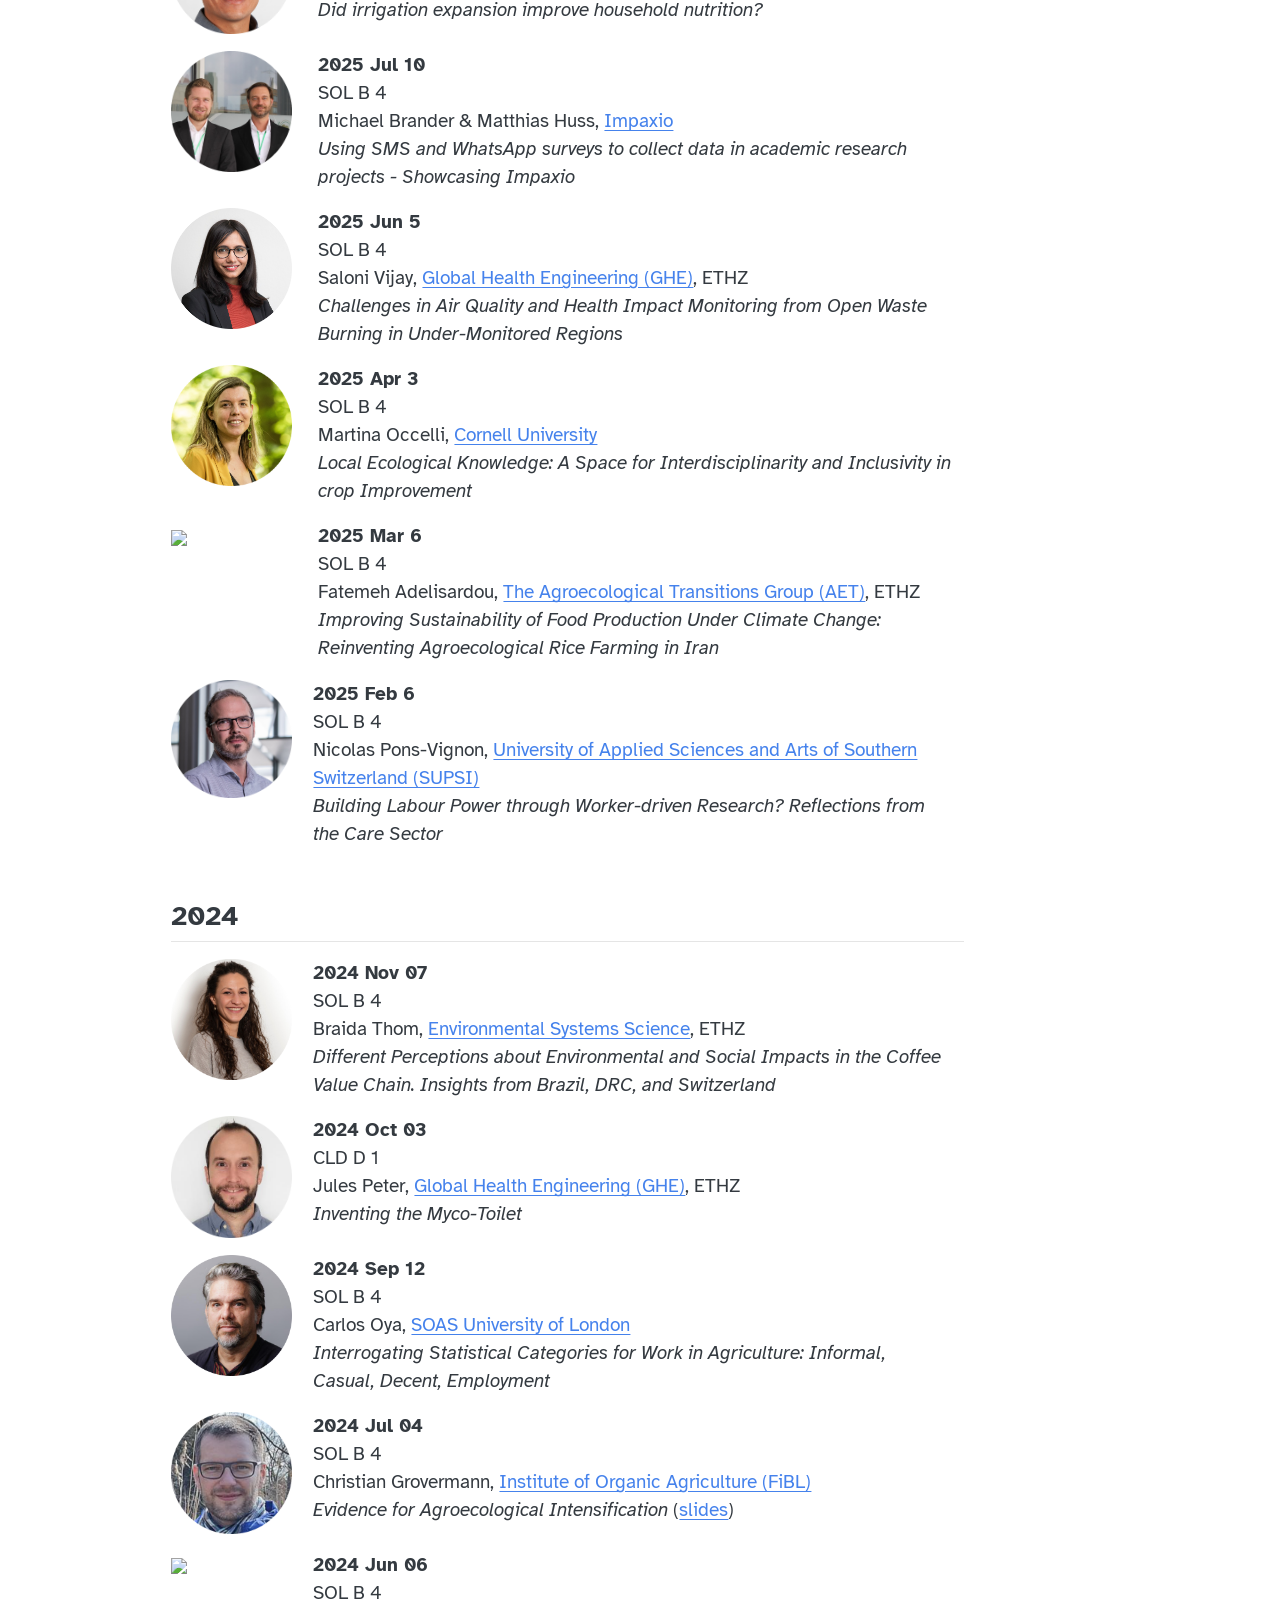
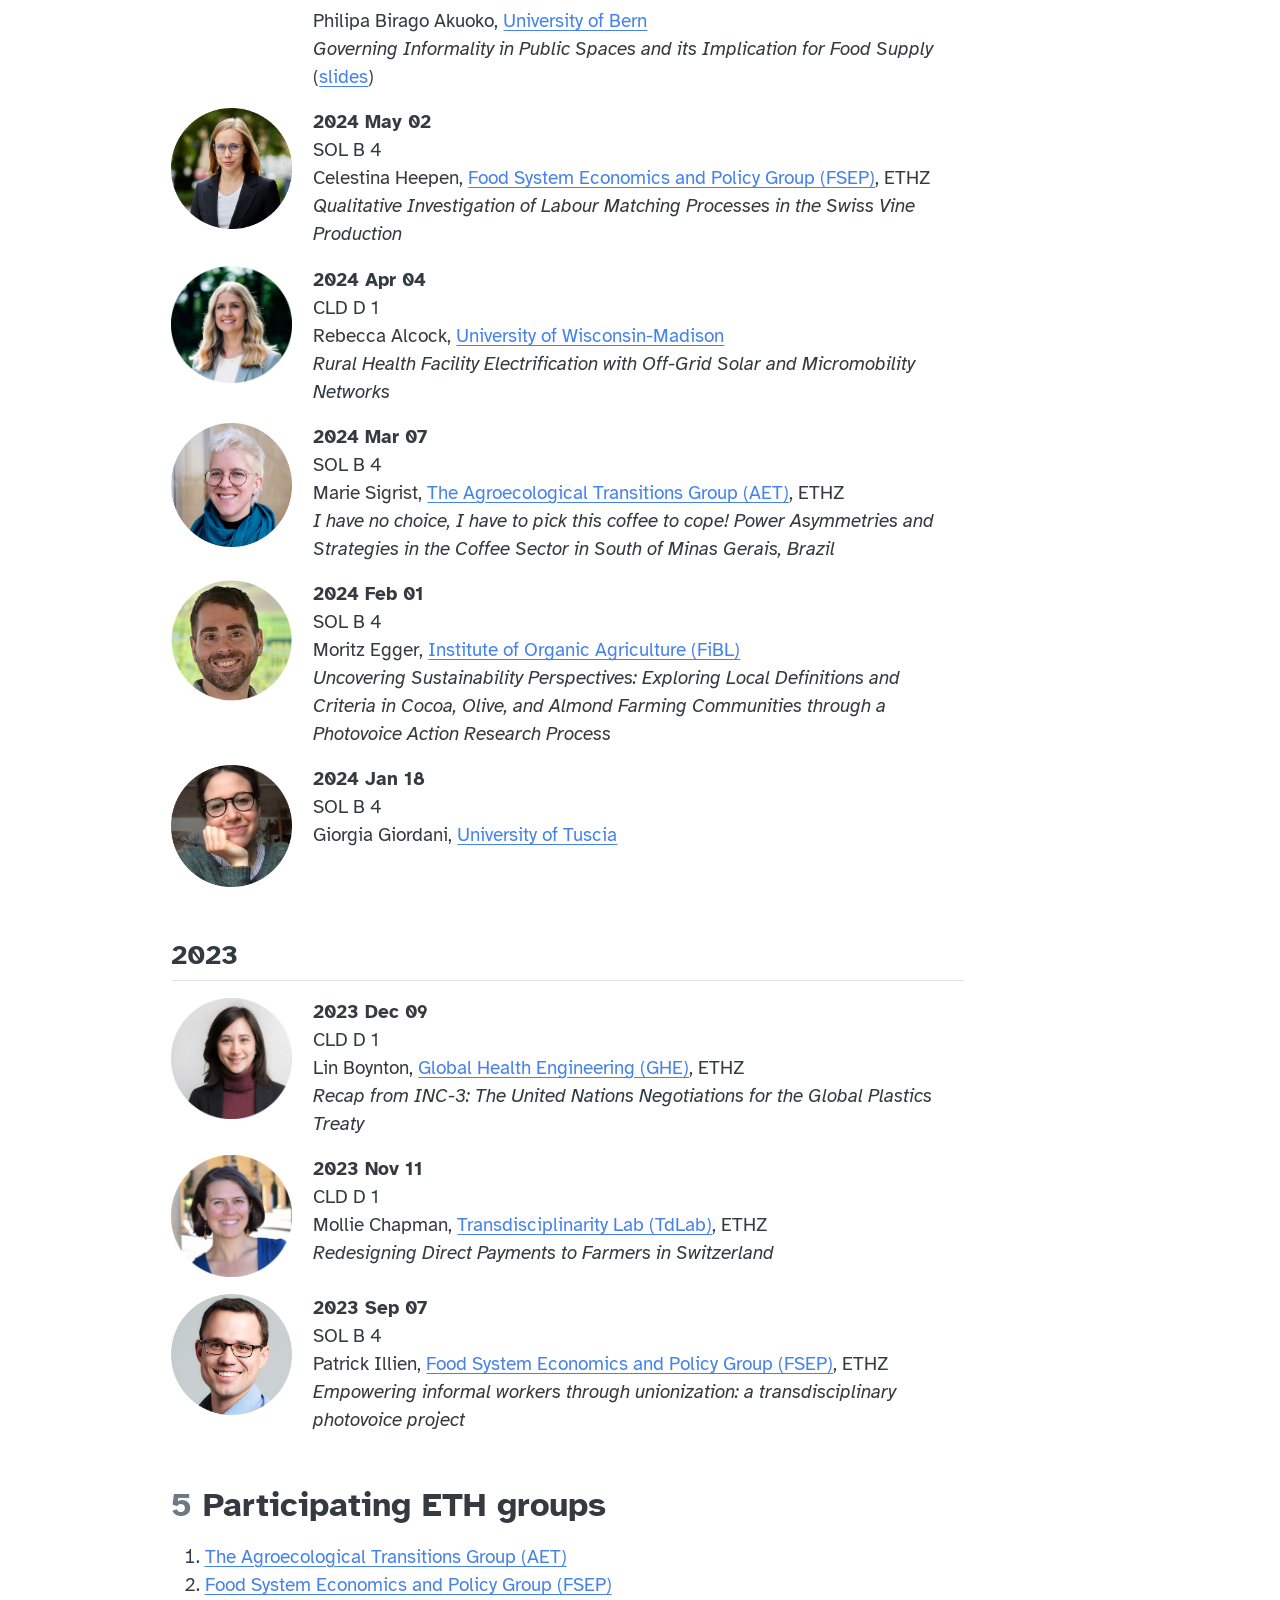
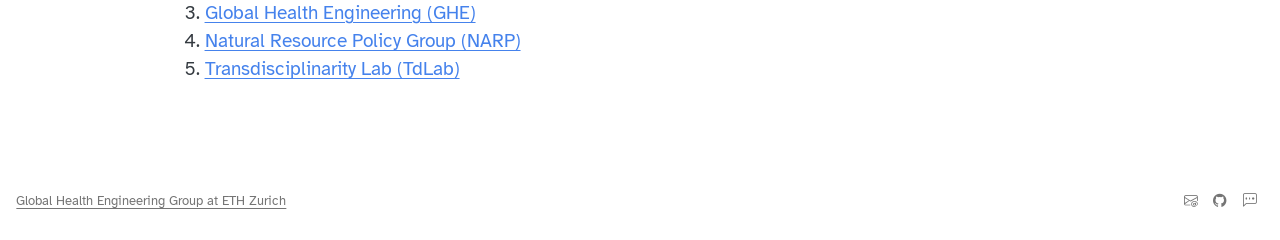
==== commit 4645ef92: "move Dec 2025 seminar to past Wycliffe Otieno's seminar (2025 Dec 4) has already taken place, so lis" ====
--- a/docs/index.html
+++ b/docs/index.html
@@ -192,21 +192,22 @@
 </section>
 <section id="sec-upcoming" class="level1" data-number="3">
 <h1 data-number="3"><span class="header-section-number">3</span> Upcoming seminars</h1>
-<div class="column" style="width:18%;">
-<p><img src="img/otieno-wycliffe.png" class="img-fluid" style="width:85.0%"></p>
-</div>
-<div class="column" style="width:80%;">
-<p><strong>2025 Dec 4</strong><br>
-SOL B 4<br>
-Wycliffe Otieno, <a href="https://fsep.ethz.ch/">Food System Economics and Policy Group (FSEP)</a>, ETHZ<br>
-<em>Pathways to scalable and sustainable success of Agrifood Tech startups for agrifood systems transformation in Africa</em></p>
-</div>
+<p>To be announced.</p>
 </section>
 <section id="sec-past" class="level1" data-number="4">
 <h1 data-number="4"><span class="header-section-number">4</span> Past seminars</h1>
 <h2 class="anchored" data-anchor-id="sec-past">
 2025
 </h2>
+<div class="column" style="width:18%;">
+<p><img src="img/otieno-wycliffe.png" class="img-fluid" style="width:85.0%"></p>
+</div>
+<div class="column" style="width:80%;">
+<p><strong>2025 Dec 4</strong><br>
+SOL B 4<br>
+Wycliffe Otieno, <a href="https://fsep.ethz.ch/">Food System Economics and Policy Group (FSEP)</a>, ETHZ<br>
+<em>Pathways to scalable and sustainable success of Agrifood Tech startups for agrifood systems transformation in Africa</em></p>
+</div>
 <div class="column" style="width:18%;">
 <p><img src="img/casserly-padraic.png" class="img-fluid" style="width:85.0%"></p>
 </div>
